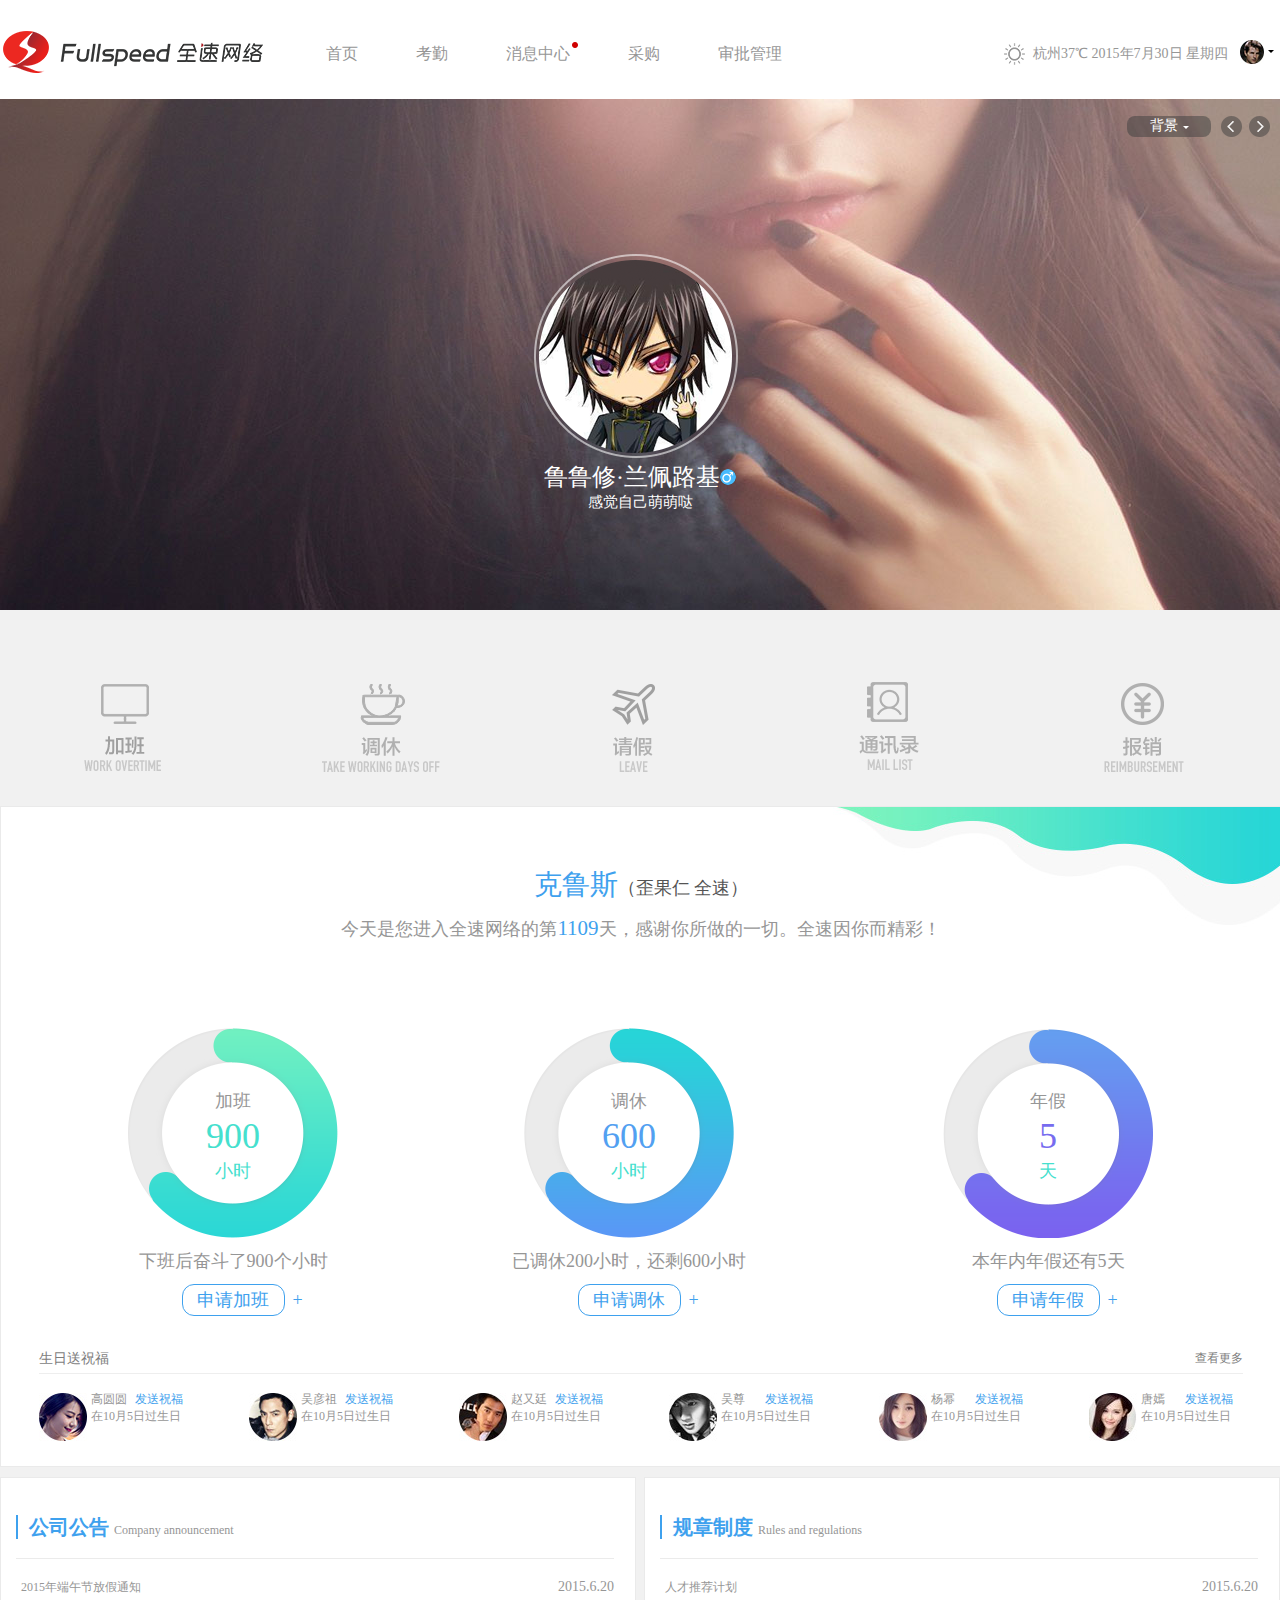
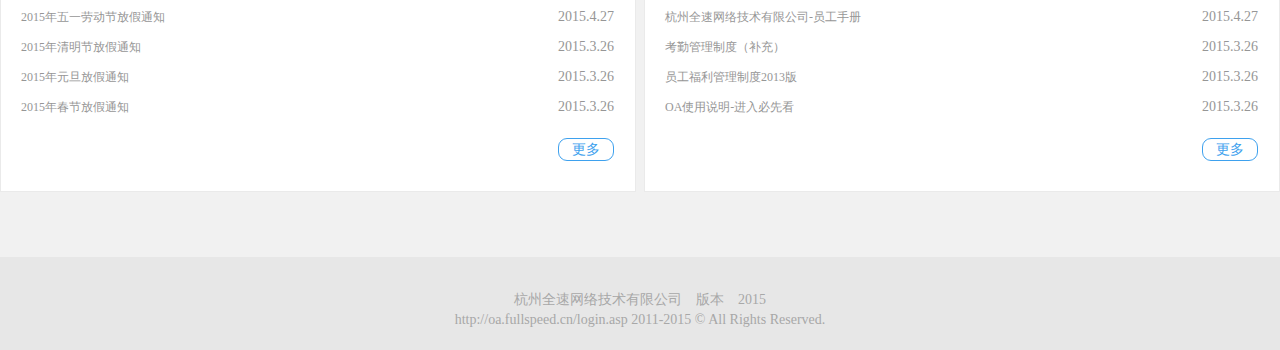
==== index.html @ 4bff7888 "ff" ====
<!DOCTYPE html>
<html>
<head lang="en">
    <meta charset="UTF-8">
    <title>首页</title>
    <link rel="stylesheet" href="css/style.css"/>
</head>
<body>
<header>
    <div class="header-main layer">
        <div class="logo"></div>
        <ul class="header-nav clearfix">
            <li><a href="">首页</a></li>
            <li><a href="">考勤</a></li>
            <li><a href="">消息中心</a><i class="h-i"></i></li>
            <li><a href="">采购</a></li>
            <li><a href="">审批管理</a></li>
        </ul>
        <div class="weather">
            <i></i>
            <span>杭州37℃  2015年7月30日 星期四</span>
            <dl class="personalMessage ">
                <dt class="J_select"><img src="images/personalImg.jpg" alt=""/><em></em></dt>
                <dd class="header-list J_header-list">
                    <ul>
                        <li><a href="bInformation.html"><b class="b1"></b>我的资料</a></li>
                        <li><a href="##"><b class="b2"></b>修改密码</a></li>
                        <li><a href="##"><b class="b3"></b>个人设备</a></li>
                        <li><a href="##"><b class="b4"></b>我的报销</a></li>
                        <li><a href="##"><b class="b5"></b>我的考勤</a></li>
                        <li class="quitButton">退出</li>
                    </ul>
                </dd>
            </dl>
        </div>
    </div>
</header>
<section class="headPortrait">
    <div class="portraitMain layer">
        <div class="portrait">
            <span>鲁鲁修·兰佩路基</span><br/>
            <em>感觉自己萌萌哒</em>
        </div>
        <div class="bgSelect">
            <div class="indexBg J_indexBgSelect"><span>背景</span></div>
            <div class="bgLeft"></div>
            <div class="bgRight"></div>
            <div class="littleUpTriangle"></div>
            <dl class="bg-list J_bg-list">
                <dt>请点击选择要使用的背景效果<i>X</i></dt>
                <dd><img src="images/smallImg/smallImg1.jpg" alt=""/><span>心动</span></dd>
                <dd><img src="images/smallImg/smallImg2.jpg" alt=""/><span>虫群之心</span></dd>
                <dd><img src="images/smallImg/smallImg3.jpg" alt=""/><span>名车</span></dd>
                <dd><img src="images/smallImg/smallImg4.jpg" alt=""/><span>星际穿越</span></dd>
                <dd><img src="images/smallImg/smallImg5.jpg" alt=""/><span>喵高临下</span></dd>
                <dd><img src="images/smallImg/smallImg6.jpg" alt=""/><span>地质行星</span></dd>
                <dd><img src="images/smallImg/smallImg7.jpg" alt=""/><span>灯光</span></dd>
                <dd><img src="images/smallImg/smallImg8.jpg" alt=""/><span>名川大山</span></dd>
                <dd><img src="images/smallImg/smallImg9.jpg" alt=""/><span>傲视</span></dd>
                <dd><img src="images/smallImg/smallImg10.jpg" alt=""/><span>天生萌物</span></dd>
            </dl>
        </div>
    </div>
</section>
<ul class="index-nav layer">
    <li class="li1"><a href="overtime.html"></a><div class="div1"></div></li>
    <li class="li2"><a href="overtimeCompensation.html"></a><div class="div2"></div></li>
    <li class="li3"><a href="leave.html"></a><div class="div3"></div ></li>
    <li class="li4"><a href="mailList.html"></a><div class="div4"></div></li>
    <li class="li5"><a href="Reimbursement.html"></a><div class="div5"></div></li>
</ul>
<div class="index-main layer">
    <span class="index-name">克鲁斯<i>（歪果仁 全速）</i></span><br/>
    <span class="index-time">今天是您进入全速网络的第<i>1109</i>天，感谢你所做的一切。全速因你而精彩！</span>
    <ul class="index-main-list">
        <li class="workTimeLi">
            <div class="wTChart"><i>加班</i><br/><span>900</span><br/><em>小时</em></div>
            <div class="mainDiv">下班后奋斗了900个小时</div>
            <div><a class="wTA" href="">申请加班<i>+</i></a></div>
        </li>
        <li class="leaveInLieuLi">
            <div class="lIChart"><i>调休</i><br/><span>600</span><br/><em>小时</em></div>
            <div class="mainDiv">已调休200小时，还剩600小时</div>
            <div><a class="lIA" href="">申请调休<i>+</i></a></div>
        </li>
        <li class="AnnualLeaveTime">
            <div class="aLChart"><i>年假</i><br/><span>5</span><br/><em>天</em></div>
            <div class="mainDiv">本年内年假还有5天</div>
            <div><a class="aLA" href="">申请年假<i>+</i></a></div>
        </li>
    </ul>
    <dl class="birthdayBlessing">
        <dt><span class="bBDTSpan">生日送祝福</span><a class="bBDTa" href="###">查看更多</a></dt>
        <dd>
            <a class="heroImg" href=""><img src="images/hero/hero1.jpg" alt=""/></a>
            <p>高圆圆<a class="birthA" href="">发送祝福</a><br/>在10月5日过生日</p>
        </dd>
        <dd>
            <a class="heroImg" href=""><img src="images/hero/hero2.jpg" alt=""/></a>
            <p>吴彦祖<a class="birthA" href="">发送祝福</a><br/>在10月5日过生日</p>
        </dd>
        <dd>
            <a class="heroImg" href=""><img src="images/hero/hero3.jpg" alt=""/></a>
            <p>赵又廷<a class="birthA" href="">发送祝福</a><br/>在10月5日过生日</p>
        </dd>
        <dd>
            <a class="heroImg" href=""><img src="images/hero/hero4.jpg" alt=""/></a>
            <p>吴尊<a class="birthA" href="">发送祝福</a><br/>在10月5日过生日</p>
        </dd>
        <dd>
            <a class="heroImg" href=""><img src="images/hero/hero5.jpg" alt=""/></a>
            <p>杨幂<a class="birthA" href="">发送祝福</a><br/>在10月5日过生日</p>
        </dd>
        <dd class="ddSpecial">
            <a class="heroImg" href=""><img src="images/hero/hero6.jpg" alt=""/></a>
            <p>唐嫣<a class="birthA" href="">发送祝福</a><br/>在10月5日过生日</p>
        </dd>
    </dl>
</div>
<div class="annRules layer">
    <section class="aRLeft">
        <header>
            <h3>公司公告</h3>
            <span>Company announcement</span>
        </header>
        <ul>
            <li><a href="##"><span class="annSpan">2015年端午节放假通知</span><i>2015.6.20</i></a></li>
            <li><a href="##"><span class="annSpan">2015年五一劳动节放假通知 </span><i>2015.4.27</i></a></li>
            <li><a href="##"><span class="annSpan">2015年清明节放假通知 </span><i>2015.3.26</i></a></li>
            <li><a href="##"><span class="annSpan">2015年元旦放假通知 </span><i>2015.3.26</i></a></li>
            <li><a href="##"><span class="annSpan">2015年春节放假通知 </span><i>2015.3.26</i></a></li>
        </ul>
        <div class="annRulesMore"><a href="">更多</a></div>
    </section>
    <section class="aRRight">
        <header>
            <h3>规章制度</h3>
            <span>Rules and regulations</span>
        </header>
        <ul>
            <li><a href="##"><span class="annSpan">人才推荐计划</span><i>2015.6.20</i></a></li>
            <li><a href="##"><span class="annSpan">杭州全速网络技术有限公司-员工手册</span><i>2015.4.27</i></a></li>
            <li><a href="##"><span class="annSpan">考勤管理制度（补充） </span><i>2015.3.26</i></a></li>
            <li><a href="##"><span class="annSpan">员工福利管理制度2013版</span><i>2015.3.26</i></a></li>
            <li><a href="##"><span class="annSpan">OA使用说明-进入必先看</span><i>2015.3.26</i></a></li>
        </ul>
        <div class="annRulesMore"><a href="">更多</a></div>
    </section>
</div>
<footer class="footer">
    <span>杭州全速网络技术有限公司　版本　2015<br/>http://oa.fullspeed.cn/login.asp 2011-2015 © All Rights Reserved.</span>
</footer>

<script>
    (function() {
        if (!
            /*@cc_on!@*/
                0) return;
        var e = "abbr, article, aside, audio, canvas, datalist, details, dialog, eventsource, figure, footer, header, hgroup, mark, menu, meter, nav, output, progress, section, time, video".split(', ');
        var i= e.length;
        while (i--){
            document.createElement(e[i])
        }
    })()
</script>
<!--<script type="text/javascript">-->
    <!--var scriptNode=document.createElement("script");-->
    <!--scriptNode.setAttribute("data-main","js/index.js?v="+(new Date()));-->
    <!--scriptNode.src="js/lib/require.min.js";-->
    <!--document.body.appendChild(scriptNode);-->
<!--</script>-->
<script data-main="js/index.js?v=1.0.8" src="js/lib/require.min.js"></script>
</body>
</html>
---- css/style.css ----
/*初始化*/
body,div,ul,li,ol,dl,dt,dd,h1,h2,h3,h4,table,tr,td,a,img,span,em,i,strong,label,input,textarea,button,select,option,article,aside,dialog,footer,header,section,footer,nav,figure,menu,p{ margin:0; padding: 0;}
li{ list-style: none;}
img{ border: 0 none; vertical-align: top;}
input{ border: 0;}
.clearfix{ *zoom:1;}
.clearfix:after{ content: '.'; clear: both; height: 0; visibility: hidden; display: block;}
a{ font-size: 14px; color: #969696; text-decoration:none;}
a:hover{ color:#3ea1ee;}
body{ font-family: '方正兰亭黑','微软雅黑'; background: #f1f1f1; color: #969696;}
/*首页*/
.layer{ width: 1280px; margin:0 auto; }
header{ width: 100%; height: auto; background: #fff;}
.header-main{ height: 99px;}
.logo{ float: left; margin:31px 0 0 3px; width: 260px; height: 42px;background: url("../images/index-spirit.png") no-repeat -4px -7px;}
.header-nav{ width: auto; height: auto; margin:39px 0 0 47px; float:left; }
.header-nav li{ float: left; width:auto; height: 30px; border-bottom: 2px solid #fff; margin-right: 26px; position: relative;}
.header-nav li:hover{ border-bottom: 2px solid #abddf0;}
.header-nav a{ display: block; width: auto; height: 30px; padding: 0 16px;  font-size: 16px; line-height: 30px;}
.h-i{ width: 6px; height: 6px; position: absolute; top: 3px; right: 8px; background: url("../images/index-spirit.png") no-repeat -53px -73px;}
.weather{ width: auto; height: 30px; float:right; margin-top:39px;}
.weather i{ float:left; display: block; width:21px; height: 22px; margin:4px 8px 0 0; background: url("../images/index-spirit.png") no-repeat -13px -63px;}
.weather span{ float:left; display: block; width: auto; height: 30px; margin-right:12px; font-size: 14px; line-height: 30px; color: #969696; }
.personalMessage{float: left; width: 40px; height: 30px; position: relative;z-index: 99;}
.personalMessage dt{ width: 100%; height: 24px; margin-top:1px; position: relative;}
.personalMessage em{ display: block; width:6px; height: 3px; position: absolute; right:6px; top: 10px; background: url("../images/index-spirit.png") no-repeat -83px -74px; }
.header-list{ display: none; width: 131px; height:192px; position: absolute; top:50px; left: -92px; border: 1px solid #dedede; border-radius: 5px; background: #fff; }
.header-list ul{ width: 100%; height: auto; padding-top: 7px; }
.header-list li{ width: 100%; height:auto;}
.header-list li:hover{background-color:#4aaaec; }
.header-list li:hover a{ z-index:99; border:#fff;}
.header-list a{ position: relative; display: block; width: 64px; height:30px; margin: 0 auto; padding-left: 24px; border-bottom: 1px solid #ededed; font-size: 14px; line-height: 30px;}

.header-list b{position: absolute; display: block; width: 24px;height: 30px; left: 0; top: 0; background: url("../images/small-spirit.png") no-repeat;}
.header-list .b1{ background-position: -9px -21px;}
.header-list .b2{ background-position: -37px -21px;}
.header-list .b3{ background-position: -71px -21px;}
.header-list .b4{ background-position: -106px -21px;}
.header-list .b5{ background-position: -140px -21px;}
.header-list .quitButton{ text-align: center; line-height: 30px;}

.headPortrait{ height: 511px; background: url("../images/bigBackground/Bigimg1.jpg") center top;}
.portraitMain{ height: 511px; position: relative;}
.portrait{ width: 256px; height: 149px; padding-top: 212px; position: absolute; top:150px; left:50%; margin-left: -128px; background: url("../images/portrait.png") no-repeat; text-align: center;}
.portrait span{ width:auto; padding-right:16px; font-size: 24px; color: #fff; background: url("../images/index-man.png") no-repeat right 5px;background-size: 16px 16px; }
.portrait em{ width:auto; font-size: 15px; color: #fff; font-style: normal;}
.bgSelect{width: 153px; height: 38px; position: absolute; right: 0;top: 0; padding-top:17px;}
.indexBg{ float:left; width:84px; height: 21px; border-radius:8px; text-align: center; filter:progid:DXImageTransform.Microsoft.gradient(enabled='true',startColorstr='#7F3E3E3E', endColorstr='#7F3E3E3E');background:rgba(62,62,62,0.5);}
.indexBg span{ font-size: 14px; color: #fff; line-height: 20px; padding-right:11px; background-size:6px 3px;background: url("../images/downWhite.png") no-repeat right 8px;}
.bgLeft,.bgRight{ width: 21px; height: 21px; float: left; background: url("../images/index-spirit.png") no-repeat ;}
.bgLeft{margin-left: 10px; background-position: -161px -61px;}
.bgRight{margin-left: 7px; background-position: -203px -61px;}
.littleUpTriangle{ display: none;position:absolute; top:50px; right:95px; width: 13px; height: 7px; background: url("../images/littleUpTriangle.png") no-repeat;}
.bg-list{display: none; width: 401px; height: 261px; position: absolute; right: 0; top:55px;filter:progid:DXImageTransform.Microsoft.gradient(enabled='true',startColorstr='#7F565656', endColorstr='#7F565656');background:rgba(86,86,86,0.5); }
.bg-list dt{ width: 100%; height:55px; line-height: 55px; text-align: center; font-size: 14px; color:#fafafa; position: relative;}
.bg-list i { display:block;width:16px; height: 16px; position: absolute; top: 0; right: 14px; font-size: 12px;  }
.bg-list dd{ width: 60px; height: 92px; margin:0 0 8px 17px; float: left; text-align: center;}
.bg-list span{ font-size: 12px; color: #fafafa; line-height: 33px; }

.index-nav{ height:196px; overflow: hidden;}
.index-nav li{ width: 254px; height:196px; float: left; background: url("../images/index-nav-spirit.png") no-repeat; position: relative;}
.index-nav a{ width: 100%; height:100%; position: absolute; display: block; top: 0; left: 0; z-index: 55;}
.index-nav div{width: 100%; height:100%; position: absolute; top:196px; left: 0; background:url("../images/index-nav-spirit.png") no-repeat; }
.index-nav .li1{ background-position:0 0;}
.index-nav .li2{ background-position:0 -196px;}
.index-nav .li3{ background-position:0 -392px;}
.index-nav .li4{ background-position:0 -588px;}
.index-nav .li5{ background-position:0 -784px;}
.index-nav .div1{ background-position:-256px 0;}
.index-nav .div2{ background-position:-256px -196px;;}
.index-nav .div3{ background-position:-256px -392px;}
.index-nav .div4{ background-position:-256px -588px;}
.index-nav .div5{ background-position:-256px -784px;}

.index-main{ height: 597px; padding-top: 62px; background: url("../images/index-main-bg.jpg") no-repeat; text-align: center; border: 1px solid #eaeaea;}
.index-name{  font-size: 28px; color: #3ea1ee; line-height: 32px;}
.index-name i{ font-size: 18px; color: #545454; line-height: 32px; font-style: normal;}
.index-time{ font-size: 18px; line-height: 48px; color: #969696;}
.index-time i{ font-size: 21px; line-height: 48px;color: #3ea1ee; font-style: normal;}
.index-main-list{ width: 1086px; height:382px; margin: 0 auto; }
.index-main-list li{ width:270px; height: 100%; float: left; text-align: center;}
.leaveInLieuLi{ margin:0 149px 0 126px;}
.wTChart,.lIChart,.aLChart{ width:210px; height: 150px; padding-top: 60px; margin: 75px auto 0; background: url("../images/charBg.png") no-repeat;}
.wTChart{ background-position:-1px 0;}
.lIChart{ background-position:-1px -211px;}
.aLChart{ background-position:-1px -421px;}
.wTChart i,.lIChart i,.aLChart i{ font-size: 18px; color: #969696; line-height: 27px; font-style:normal;}
.wTChart span,.lIChart span,.aLChart span{ font-size: 36px; line-height: 42px;}
.wTChart span,.wTChart em{ color: #45e0ce; }
.lIChart span,.lIChart em{ color: #52a0f1;}
.aLChart span,.aLChart em{ color: #776cef;}
.wTChart em,.lIChart em,.aLChart em{ font-size:18px; color: #45e0ce; line-height: 28px;  font-style:normal;}
.mainDiv{ width: 100%; height: 46px; line-height: 46px; font-size: 18px; color: #969696; text-align: center;}
.leaveInLieuLi{ margin:0 149px 0 126px;}
.wTA,.lIA,.aLA{ width: 101px; height: 30px; display: block; margin: 0 auto; position: relative; border: #3ea1ee solid 1px; border-radius: 12px; color:#3ea1ee; font-size: 18px;text-align: center; line-height: 30px; }
.wTA i,.lIA i,.aLA i{display: block; position: absolute; left:110px; top:0; font-style: normal; }
.birthdayBlessing{ width: 1204px; height: 120px; margin:9px auto 0; }
.birthdayBlessing dt{ width: 100%; height:29px; line-height: 29px; color:#7d7d7d; border-bottom: 1px solid #eee;}
.bBDTSpan{ font-size: 14px; float: left;}
.bBDTa{ font-size: 12px; float:right; color:#7d7d7d;}
.birthdayBlessing dd{ width:151px; height: 90px; float: left; margin-right: 59px; position: relative;}
.birthdayBlessing .ddSpecial{ margin-right: 0;}
.heroImg{ width: 48px; height: 48px; display: block;position: absolute; left: 0; top: 19px; }
.birthdayBlessing p{ width: 95px; height: 28px; position: absolute; top: 17px; right: 4px; text-align: left; font-size: 12px;}
.birthA{ font-size: 12px; color: #3ea1ee; line-height: 14px; position: absolute; right: 3px; top:1px;}

.annRules{ height: 315px; padding: 10px 0 65px;}
.aRLeft,.aRRight{ width:598px; height: 283px; border: 1px solid #eaeaea; background: #fff; padding: 15px 21px 15px 15px; }
.aRLeft{ float: left;}
.aRRight{ float: right;}
.aRLeft header,.aRRight header{ height:43px; padding-top: 22px; border-bottom: 1px solid #ebebeb; }
.aRLeft h3,.aRRight h3{height: 24px; line-height: 24px; float:left;border-left: 2px solid #3ea1ee; width: 80px; padding-left:11px;  font-size: 20px; color: #3ea1ee;}
.aRLeft span,.aRRight span{ font-size: 12px; float: left; margin-left:5px; line-height: 30px;}
.aRLeft ul,.aRRight ul{ width: 100%; height: auto; margin-top:13px;}
.aRLeft li,.aRRight li{ width:100%; height: 30px; line-height: 30px;}
.aRLeft a,.aRRight a{ display: block; width: 100%; height: 100%; font-size: 14px;}
.aRLeft a:hover,.aRRight a:hover{ color:#3ea1ee;}
.annSpan{ float:left;}
.annRules i{ font-style: normal; float:right;}
.annRulesMore{ height: 23px; padding:16px 0 0 503px;}
.annRulesMore a{ display: block; width: 54px; height:21px; float:right; border: 1px solid #3ea1ee; font-size:14px ; color: #3ea1ee; border-radius: 9px; text-align: center; line-height: 21px;}

.footer{ width: 100%; height: 40px; padding: 33px 0 20px;text-align: center; background: #e7e7e7;}
.footer span{ font-size: 14px; color: #a8a8a8; line-height: 20px;}
/*公司公告*/
/*.notice-transform{ width: 1280px; height: auto; overflow: hidden;  margin-left: 0;}*/
/*.n-t-ul{ width:1000%; height: auto;}*/
/*.n-t-li{ width:1280px; height: auto;float: left;}*/
.notice-main{ width:1278px; height: auto; margin: 51px auto 0; background: #fff; border: 1px solid #dcdcdc;}
.notice-main h3{ width:1136px; height: 22px; margin: 61px 0 0 55px; line-height: 22px; border-left: 11px solid #4f9cee; padding-left: 27px; font-size: 22px; color: #4a4a4a;}
.n-line{ display: block; width: 1041px; height:1px;  background-color:#e5e5e5; float:right; margin-top:10px; }
.notice-list{ width: 1163px; height: auto; margin: 31px 0 0 55px;}
.notice-list li{ width:1086px; height:64px; overflow:hidden;padding:0 0 16px 77px; margin-top: 20px; background:url("../images/smallLogo.jpg") no-repeat; border-bottom: 1px dashed #d0d0d0; position: relative;}
.notice-list .list-current{ height:auto; }
.notice-tit{ width: 100%; height: 32px; line-height: 32px;  color: #4a4a4a;}
.notice-tit span{ display:inline-block;width:auto; font-size: 16px; float:left; padding-right:21px; position: relative; }
.notice-tit em{ display: block; width: 21px; height: 32px; position: absolute; right: 0; top:0; background: url('../images/other-spirit.png') no-repeat -13px -72px;}
.notice-tit i{ display: inline-block; font-size: 12px; float:right; font-style: normal; }
.notice-list p{width:1005px; line-height:32px; font-size: 14px;  color: #4a4a4a;  white-space: nowrap; text-overflow:ellipsis;/*ellipsis省略号*/  overflow: hidden;}
.notice-list .list-p-current{ width:1067px;overflow: visible; white-space: normal;}

table{ border-collapse: collapse; border:1px solid #000; margin:19px 0 13px;}
.table-current{  margin:5px 0 13px;}
th,td{ height: 41px; border:1px solid #000;  font-size: 16px; color: #000; line-height: 41px; text-align: center; font-weight:500;}
td{ width:82px;}
th{ width:100%; }
.td-color1{ background:#f60;}
.td-color2{ background:#ff0; }
.td-special{ font-size: 14px;}
.listUp,.listDown{ display:inline-block; height: 20px; font-size: 14px; color:#4f9cee; line-height: 20px;position: absolute; right: 20px; bottom: 24px;}
.listUp{  padding-left:17px; }
.listUp i{ display: block; width:17px; height: 20px; background: url("../images/other-spirit.png") no-repeat -24px -128px; position: absolute; left:0; top:0; }
.listDown{padding-right: 15px; }
.listDown i{ display: block; width:15px; height: 20px;  background: url("../images/other-spirit.png") no-repeat -19px -107px; position: absolute; right:0; top:0;}

.notice-footer{ width: 100%; height: 62px; padding-top:32px; text-align: center; border-top: 1px dashed #d0d0d0; font-size: 12px;color: #666; line-height: 24px; }
.notice-footer span{ display: inline-block; width: auto; height:24px; padding: 0 7px;  border: 1px solid #e2e2e2; margin-right: 8px; }
.n-f-current{ background-color:#00a7ea; border-color: #00a7ea; }
/*个人资料*/
.personalMain{ width:795px; height: 647px; margin-left:187px; padding-top: 40px; font-size: 15px; colr:#4e4e4e; line-height: 32px; position: relative; }
.p-m-left{ width:330px;float: left;}
.p-m-right{ width:330px; float: right;}
.p-m-left li,.p-m-right li{ width:100%; height: auto; margin-bottom: 14px;}
.p-m-left span,.p-m-right span{ margin-right:26px;}
.p-m-left input,.p-m-right-text{ float:right; width:225px; height: 30px; border:1px solid #dedede; border-radius: 3px; }
.p-m-left i{ font-style: normal;}
.p-r-sel1{ float:right; width:225px; height: 30px; border:1px solid #dedede; border-radius: 3px;}
#sel1,#sel2,#sel3,#sel4,#sel5,#sel6{ width:53px; height: 26px;}
.p-m-right em{ font-style: normal;}
.personalMain div{ position: absolute; width:152px; height:34px; bottom: 92px; left: 88px; }
.p-m-submit{ width:100%; height:100%; background: #46a7f1; border-radius: 1px; font-size: 16px; line-height: 32px; color:#fff;}
/*基本信息*/
.bInformation-main{ width:787px; height: auto; margin: 51px 0 84px 55px; padding-left:376px; background: url("../images/bIImg.jpg") no-repeat; }
.bInformation-main li{ width:100%; height: 37px; font-size: 14px; line-height: 37px; font-style: normal; font-weight: 400; border-bottom: 1px dashed #d0d0d0;}
.bInformation-main span,.bInformation-main b,.bInformation-main strong{ display: block; float:left;}
.bInformation-main span{ width:124px; color: #9e9e9e;}
.bInformation-main b{ width: 293px; color: #4a4a4a;}
.bInformation-main strong{ width: 246px; color: #4a4a4a;}
.bInformation-main em{ color:#046cc6; font-style: normal;}
/*消息中心*/
.message-list{ width: 1163px; height: auto; margin: 31px 0 0 55px;}
.message-list li{ width:1086px; height:auto;padding:0 0 16px 77px; margin-top: 20px; background:url("../images/smallLogo.jpg") no-repeat; border-bottom: 1px dashed #d0d0d0;}
.message-tit{ width: 100%; height: 32px; line-height: 32px;  color: #4a4a4a;}
.message-tit span{ display:inline-block;width:auto; font-size: 16px; float:left; padding-right:21px; position: relative; }
.message-tit em{ display: block; width: 21px; height: 32px; position: absolute; right: 0; top:0; background: url('../images/other-spirit.png') no-repeat -13px -72px;}
.message-tit i{ display: inline-block; font-size: 12px; float:right; font-style: normal; }
.message-list p{width:100%; line-height:32px; font-size: 14px;  color: #4a4a4a; }
/*通讯录*/
.mailL-search{ width:866px; height:43px; margin:52px auto 45px; position: relative; }
#mSel{ display: block; position: absolute;left: 0;top: 0; width:306px; height: 42px;border: 1px solid #bfbfbf; border-radius:4px; font-size: 14px; color: #969696; line-height: 24px;
    appearance:none;
    -moz-appearance:none;
    -webkit-appearance:none;
    padding:9px 35px 0 27px;
    background:#fff url("../images/m-l-down.png") no-repeat right 6px;
}
.mailL-search input{ display: block; position: absolute; left: 336px; top:0; width: 333px;height: 40px; padding: 0 31px 0 42px; background: #fff url("../images/other-spirit.png") no-repeat -10px -222px;border: 1px solid #bfbfbf; border-radius:4px;  font-size: 14px; color: #969696; line-height: 40px; }
.mailL-search i{ display: block; width: 31px; height: 41px; background: url("../images/other-spirit.png") no-repeat -20px -254px; position: absolute; top:0; right: 123px;}
.mailL-search button{ display: block; position: absolute; top: 0; right: 0; width: 98px; height:43px; border-radius: 3px; background: #46a7f1; font-size: 16px; line-height: 43px; text-align: center; color: #fff;}

.mailList{ width:1280px; height: auto; margin: 0 auto;}
.mailList dt{ width:100%; height:40px; border-bottom: 1px solid #dcdcdc; background: #f6f6f6;}
.mailList dd{ width:100%; height:40px; border-bottom:1px solid #eeeff0;}
.mailList span,.mailList em{ display: block; width:160px; height:40px; float: left; text-align: center; line-height: 40px;}
.mailList span{ font-size: 16px;  color:#292929;}
.mailList em{ font-size: 12px; color:#484848; font-style: normal;}

.mL-footer{ width:1280px; height:26px; margin: 0 auto 50px; padding:22px 0 21px; text-align: center; border-bottom: 1px solid #e1e1e1; font-size: 12px;color: #666; line-height: 24px; }
.mL-footer span{ display: inline-block; width: auto; height:24px; padding: 0 7px;  border: 1px solid #e2e2e2; margin-right: 8px; }
.n-f-current{ background-color:#00a7ea; border-color: #00a7ea; }

/*报销*/
.ReimburseForm{ margin-top:66px; height:476px; background-color: #fff; border-top:2px solid #b2cff0; border-bottom:2px solid #b2cff0; }
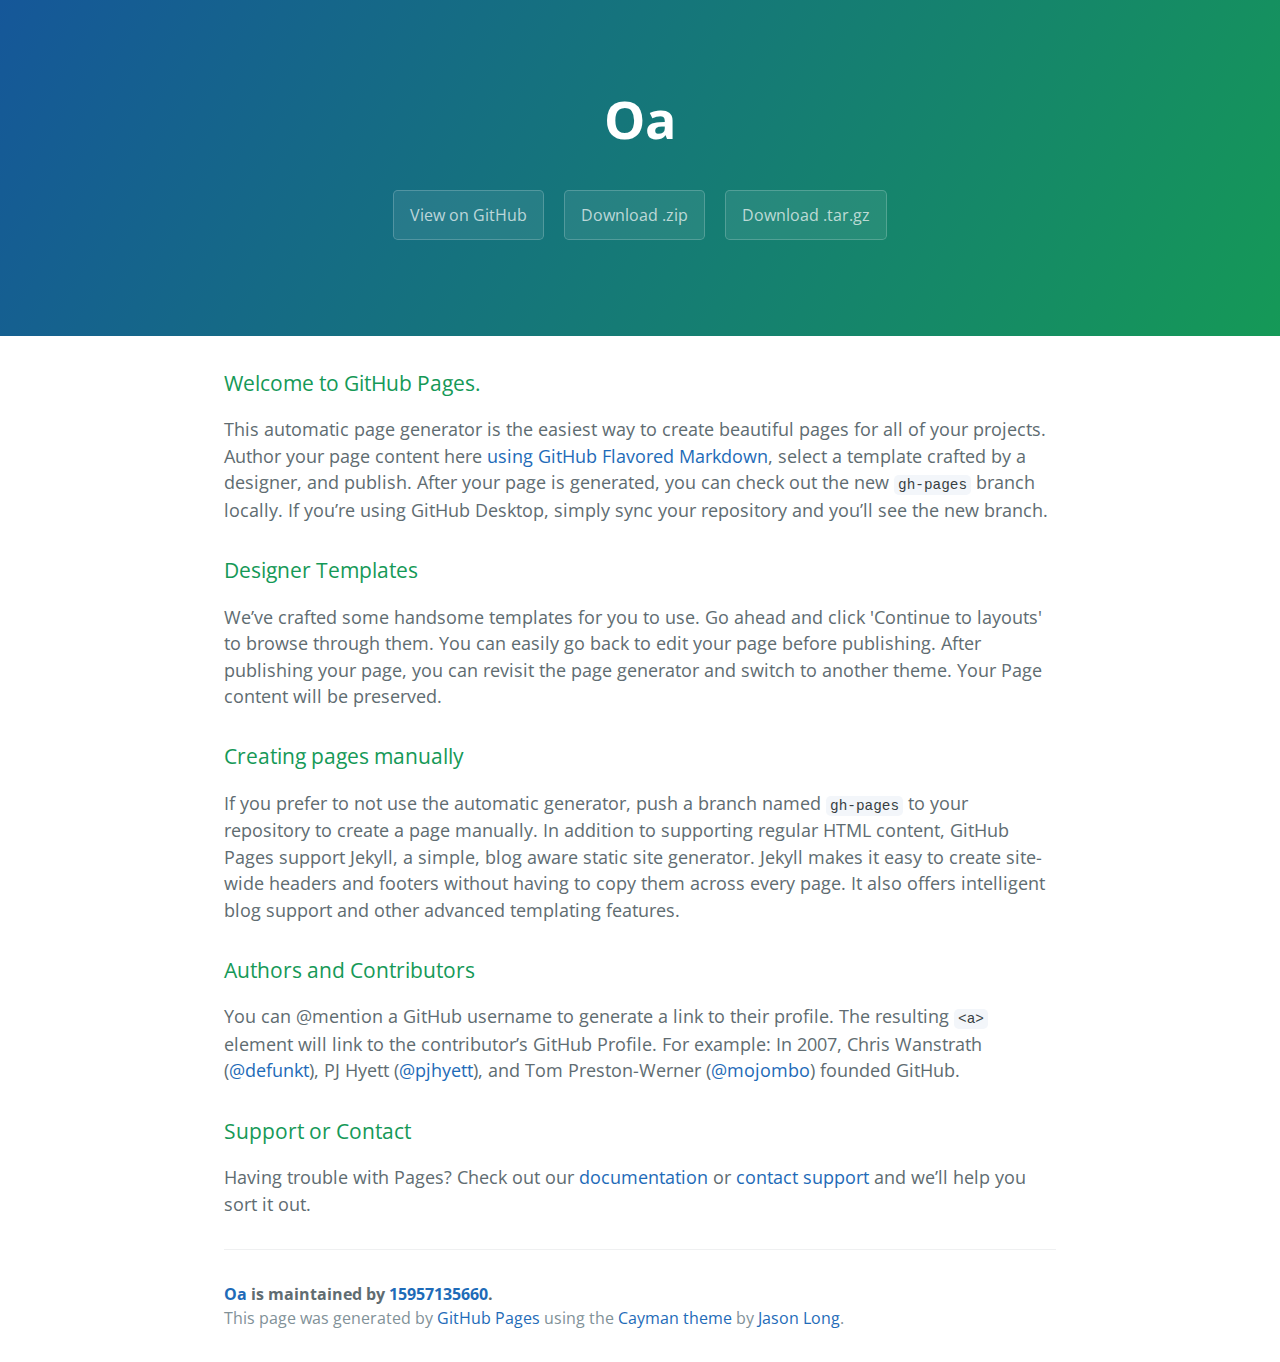
==== commit 7636d96f: "Create gh-pages branch via GitHub" ====
--- a/index.html
+++ b/index.html
@@ -1,174 +1,57 @@
-<!DOCTYPE html>
-<html>
-<head lang="en">
-    <meta charset="UTF-8">
-    <title>首页</title>
-    <link rel="stylesheet" href="css/style.css"/>
-</head>
-<body>
-<header>
-    <div class="header-main layer">
-        <div class="logo"></div>
-        <ul class="header-nav clearfix">
-            <li><a href="">首页</a></li>
-            <li><a href="">考勤</a></li>
-            <li><a href="">消息中心</a><i class="h-i"></i></li>
-            <li><a href="">采购</a></li>
-            <li><a href="">审批管理</a></li>
-        </ul>
-        <div class="weather">
-            <i></i>
-            <span>杭州37℃  2015年7月30日 星期四</span>
-            <dl class="personalMessage ">
-                <dt class="J_select"><img src="images/personalImg.jpg" alt=""/><em></em></dt>
-                <dd class="header-list J_header-list">
-                    <ul>
-                        <li><a href="bInformation.html"><b class="b1"></b>我的资料</a></li>
-                        <li><a href="##"><b class="b2"></b>修改密码</a></li>
-                        <li><a href="##"><b class="b3"></b>个人设备</a></li>
-                        <li><a href="##"><b class="b4"></b>我的报销</a></li>
-                        <li><a href="##"><b class="b5"></b>我的考勤</a></li>
-                        <li class="quitButton">退出</li>
-                    </ul>
-                </dd>
-            </dl>
-        </div>
-    </div>
-</header>
-<section class="headPortrait">
-    <div class="portraitMain layer">
-        <div class="portrait">
-            <span>鲁鲁修·兰佩路基</span><br/>
-            <em>感觉自己萌萌哒</em>
-        </div>
-        <div class="bgSelect">
-            <div class="indexBg J_indexBgSelect"><span>背景</span></div>
-            <div class="bgLeft"></div>
-            <div class="bgRight"></div>
-            <div class="littleUpTriangle"></div>
-            <dl class="bg-list J_bg-list">
-                <dt>请点击选择要使用的背景效果<i>X</i></dt>
-                <dd><img src="images/smallImg/smallImg1.jpg" alt=""/><span>心动</span></dd>
-                <dd><img src="images/smallImg/smallImg2.jpg" alt=""/><span>虫群之心</span></dd>
-                <dd><img src="images/smallImg/smallImg3.jpg" alt=""/><span>名车</span></dd>
-                <dd><img src="images/smallImg/smallImg4.jpg" alt=""/><span>星际穿越</span></dd>
-                <dd><img src="images/smallImg/smallImg5.jpg" alt=""/><span>喵高临下</span></dd>
-                <dd><img src="images/smallImg/smallImg6.jpg" alt=""/><span>地质行星</span></dd>
-                <dd><img src="images/smallImg/smallImg7.jpg" alt=""/><span>灯光</span></dd>
-                <dd><img src="images/smallImg/smallImg8.jpg" alt=""/><span>名川大山</span></dd>
-                <dd><img src="images/smallImg/smallImg9.jpg" alt=""/><span>傲视</span></dd>
-                <dd><img src="images/smallImg/smallImg10.jpg" alt=""/><span>天生萌物</span></dd>
-            </dl>
-        </div>
-    </div>
-</section>
-<ul class="index-nav layer">
-    <li class="li1"><a href="overtime.html"></a><div class="div1"></div></li>
-    <li class="li2"><a href="overtimeCompensation.html"></a><div class="div2"></div></li>
-    <li class="li3"><a href="leave.html"></a><div class="div3"></div ></li>
-    <li class="li4"><a href="mailList.html"></a><div class="div4"></div></li>
-    <li class="li5"><a href="Reimbursement.html"></a><div class="div5"></div></li>
-</ul>
-<div class="index-main layer">
-    <span class="index-name">克鲁斯<i>（歪果仁 全速）</i></span><br/>
-    <span class="index-time">今天是您进入全速网络的第<i>1109</i>天，感谢你所做的一切。全速因你而精彩！</span>
-    <ul class="index-main-list">
-        <li class="workTimeLi">
-            <div class="wTChart"><i>加班</i><br/><span>900</span><br/><em>小时</em></div>
-            <div class="mainDiv">下班后奋斗了900个小时</div>
-            <div><a class="wTA" href="">申请加班<i>+</i></a></div>
-        </li>
-        <li class="leaveInLieuLi">
-            <div class="lIChart"><i>调休</i><br/><span>600</span><br/><em>小时</em></div>
-            <div class="mainDiv">已调休200小时，还剩600小时</div>
-            <div><a class="lIA" href="">申请调休<i>+</i></a></div>
-        </li>
-        <li class="AnnualLeaveTime">
-            <div class="aLChart"><i>年假</i><br/><span>5</span><br/><em>天</em></div>
-            <div class="mainDiv">本年内年假还有5天</div>
-            <div><a class="aLA" href="">申请年假<i>+</i></a></div>
-        </li>
-    </ul>
-    <dl class="birthdayBlessing">
-        <dt><span class="bBDTSpan">生日送祝福</span><a class="bBDTa" href="###">查看更多</a></dt>
-        <dd>
-            <a class="heroImg" href=""><img src="images/hero/hero1.jpg" alt=""/></a>
-            <p>高圆圆<a class="birthA" href="">发送祝福</a><br/>在10月5日过生日</p>
-        </dd>
-        <dd>
-            <a class="heroImg" href=""><img src="images/hero/hero2.jpg" alt=""/></a>
-            <p>吴彦祖<a class="birthA" href="">发送祝福</a><br/>在10月5日过生日</p>
-        </dd>
-        <dd>
-            <a class="heroImg" href=""><img src="images/hero/hero3.jpg" alt=""/></a>
-            <p>赵又廷<a class="birthA" href="">发送祝福</a><br/>在10月5日过生日</p>
-        </dd>
-        <dd>
-            <a class="heroImg" href=""><img src="images/hero/hero4.jpg" alt=""/></a>
-            <p>吴尊<a class="birthA" href="">发送祝福</a><br/>在10月5日过生日</p>
-        </dd>
-        <dd>
-            <a class="heroImg" href=""><img src="images/hero/hero5.jpg" alt=""/></a>
-            <p>杨幂<a class="birthA" href="">发送祝福</a><br/>在10月5日过生日</p>
-        </dd>
-        <dd class="ddSpecial">
-            <a class="heroImg" href=""><img src="images/hero/hero6.jpg" alt=""/></a>
-            <p>唐嫣<a class="birthA" href="">发送祝福</a><br/>在10月5日过生日</p>
-        </dd>
-    </dl>
-</div>
-<div class="annRules layer">
-    <section class="aRLeft">
-        <header>
-            <h3>公司公告</h3>
-            <span>Company announcement</span>
-        </header>
-        <ul>
-            <li><a href="##"><span class="annSpan">2015年端午节放假通知</span><i>2015.6.20</i></a></li>
-            <li><a href="##"><span class="annSpan">2015年五一劳动节放假通知 </span><i>2015.4.27</i></a></li>
-            <li><a href="##"><span class="annSpan">2015年清明节放假通知 </span><i>2015.3.26</i></a></li>
-            <li><a href="##"><span class="annSpan">2015年元旦放假通知 </span><i>2015.3.26</i></a></li>
-            <li><a href="##"><span class="annSpan">2015年春节放假通知 </span><i>2015.3.26</i></a></li>
-        </ul>
-        <div class="annRulesMore"><a href="">更多</a></div>
-    </section>
-    <section class="aRRight">
-        <header>
-            <h3>规章制度</h3>
-            <span>Rules and regulations</span>
-        </header>
-        <ul>
-            <li><a href="##"><span class="annSpan">人才推荐计划</span><i>2015.6.20</i></a></li>
-            <li><a href="##"><span class="annSpan">杭州全速网络技术有限公司-员工手册</span><i>2015.4.27</i></a></li>
-            <li><a href="##"><span class="annSpan">考勤管理制度（补充） </span><i>2015.3.26</i></a></li>
-            <li><a href="##"><span class="annSpan">员工福利管理制度2013版</span><i>2015.3.26</i></a></li>
-            <li><a href="##"><span class="annSpan">OA使用说明-进入必先看</span><i>2015.3.26</i></a></li>
-        </ul>
-        <div class="annRulesMore"><a href="">更多</a></div>
-    </section>
-</div>
-<footer class="footer">
-    <span>杭州全速网络技术有限公司　版本　2015<br/>http://oa.fullspeed.cn/login.asp 2011-2015 © All Rights Reserved.</span>
-</footer>
-
-<script>
-    (function() {
-        if (!
-            /*@cc_on!@*/
-                0) return;
-        var e = "abbr, article, aside, audio, canvas, datalist, details, dialog, eventsource, figure, footer, header, hgroup, mark, menu, meter, nav, output, progress, section, time, video".split(', ');
-        var i= e.length;
-        while (i--){
-            document.createElement(e[i])
-        }
-    })()
-</script>
-<!--<script type="text/javascript">-->
-    <!--var scriptNode=document.createElement("script");-->
-    <!--scriptNode.setAttribute("data-main","js/index.js?v="+(new Date()));-->
-    <!--scriptNode.src="js/lib/require.min.js";-->
-    <!--document.body.appendChild(scriptNode);-->
-<!--</script>-->
-<script data-main="js/index.js?v=1.0.8" src="js/lib/require.min.js"></script>
-</body>
-</html>+<!DOCTYPE html>
+<html lang="en-us">
+  <head>
+    <meta charset="UTF-8">
+    <title>Oa by 15957135660</title>
+    <meta name="viewport" content="width=device-width, initial-scale=1">
+    <link rel="stylesheet" type="text/css" href="stylesheets/normalize.css" media="screen">
+    <link href='https://fonts.googleapis.com/css?family=Open+Sans:400,700' rel='stylesheet' type='text/css'>
+    <link rel="stylesheet" type="text/css" href="stylesheets/stylesheet.css" media="screen">
+    <link rel="stylesheet" type="text/css" href="stylesheets/github-light.css" media="screen">
+  </head>
+  <body>
+    <section class="page-header">
+      <h1 class="project-name">Oa</h1>
+      <h2 class="project-tagline"></h2>
+      <a href="https://github.com/15957135660/OA" class="btn">View on GitHub</a>
+      <a href="https://github.com/15957135660/OA/zipball/master" class="btn">Download .zip</a>
+      <a href="https://github.com/15957135660/OA/tarball/master" class="btn">Download .tar.gz</a>
+    </section>
+
+    <section class="main-content">
+      <h3>
+<a id="welcome-to-github-pages" class="anchor" href="#welcome-to-github-pages" aria-hidden="true"><span aria-hidden="true" class="octicon octicon-link"></span></a>Welcome to GitHub Pages.</h3>
+
+<p>This automatic page generator is the easiest way to create beautiful pages for all of your projects. Author your page content here <a href="https://guides.github.com/features/mastering-markdown/">using GitHub Flavored Markdown</a>, select a template crafted by a designer, and publish. After your page is generated, you can check out the new <code>gh-pages</code> branch locally. If you’re using GitHub Desktop, simply sync your repository and you’ll see the new branch.</p>
+
+<h3>
+<a id="designer-templates" class="anchor" href="#designer-templates" aria-hidden="true"><span aria-hidden="true" class="octicon octicon-link"></span></a>Designer Templates</h3>
+
+<p>We’ve crafted some handsome templates for you to use. Go ahead and click 'Continue to layouts' to browse through them. You can easily go back to edit your page before publishing. After publishing your page, you can revisit the page generator and switch to another theme. Your Page content will be preserved.</p>
+
+<h3>
+<a id="creating-pages-manually" class="anchor" href="#creating-pages-manually" aria-hidden="true"><span aria-hidden="true" class="octicon octicon-link"></span></a>Creating pages manually</h3>
+
+<p>If you prefer to not use the automatic generator, push a branch named <code>gh-pages</code> to your repository to create a page manually. In addition to supporting regular HTML content, GitHub Pages support Jekyll, a simple, blog aware static site generator. Jekyll makes it easy to create site-wide headers and footers without having to copy them across every page. It also offers intelligent blog support and other advanced templating features.</p>
+
+<h3>
+<a id="authors-and-contributors" class="anchor" href="#authors-and-contributors" aria-hidden="true"><span aria-hidden="true" class="octicon octicon-link"></span></a>Authors and Contributors</h3>
+
+<p>You can @mention a GitHub username to generate a link to their profile. The resulting <code>&lt;a&gt;</code> element will link to the contributor’s GitHub Profile. For example: In 2007, Chris Wanstrath (<a href="https://github.com/defunkt" class="user-mention">@defunkt</a>), PJ Hyett (<a href="https://github.com/pjhyett" class="user-mention">@pjhyett</a>), and Tom Preston-Werner (<a href="https://github.com/mojombo" class="user-mention">@mojombo</a>) founded GitHub.</p>
+
+<h3>
+<a id="support-or-contact" class="anchor" href="#support-or-contact" aria-hidden="true"><span aria-hidden="true" class="octicon octicon-link"></span></a>Support or Contact</h3>
+
+<p>Having trouble with Pages? Check out our <a href="https://help.github.com/pages">documentation</a> or <a href="https://github.com/contact">contact support</a> and we’ll help you sort it out.</p>
+
+      <footer class="site-footer">
+        <span class="site-footer-owner"><a href="https://github.com/15957135660/OA">Oa</a> is maintained by <a href="https://github.com/15957135660">15957135660</a>.</span>
+
+        <span class="site-footer-credits">This page was generated by <a href="https://pages.github.com">GitHub Pages</a> using the <a href="https://github.com/jasonlong/cayman-theme">Cayman theme</a> by <a href="https://twitter.com/jasonlong">Jason Long</a>.</span>
+      </footer>
+
+    </section>
+
+  
+  </body>
+</html>
--- a/stylesheets/stylesheet.css
+++ b/stylesheets/stylesheet.css
@@ -0,0 +1,245 @@
+* {
+  box-sizing: border-box; }
+
+body {
+  padding: 0;
+  margin: 0;
+  font-family: "Open Sans", "Helvetica Neue", Helvetica, Arial, sans-serif;
+  font-size: 16px;
+  line-height: 1.5;
+  color: #606c71; }
+
+a {
+  color: #1e6bb8;
+  text-decoration: none; }
+  a:hover {
+    text-decoration: underline; }
+
+.btn {
+  display: inline-block;
+  margin-bottom: 1rem;
+  color: rgba(255, 255, 255, 0.7);
+  background-color: rgba(255, 255, 255, 0.08);
+  border-color: rgba(255, 255, 255, 0.2);
+  border-style: solid;
+  border-width: 1px;
+  border-radius: 0.3rem;
+  transition: color 0.2s, background-color 0.2s, border-color 0.2s; }
+  .btn + .btn {
+    margin-left: 1rem; }
+
+.btn:hover {
+  color: rgba(255, 255, 255, 0.8);
+  text-decoration: none;
+  background-color: rgba(255, 255, 255, 0.2);
+  border-color: rgba(255, 255, 255, 0.3); }
+
+@media screen and (min-width: 64em) {
+  .btn {
+    padding: 0.75rem 1rem; } }
+
+@media screen and (min-width: 42em) and (max-width: 64em) {
+  .btn {
+    padding: 0.6rem 0.9rem;
+    font-size: 0.9rem; } }
+
+@media screen and (max-width: 42em) {
+  .btn {
+    display: block;
+    width: 100%;
+    padding: 0.75rem;
+    font-size: 0.9rem; }
+    .btn + .btn {
+      margin-top: 1rem;
+      margin-left: 0; } }
+
+.page-header {
+  color: #fff;
+  text-align: center;
+  background-color: #159957;
+  background-image: linear-gradient(120deg, #155799, #159957); }
+
+@media screen and (min-width: 64em) {
+  .page-header {
+    padding: 5rem 6rem; } }
+
+@media screen and (min-width: 42em) and (max-width: 64em) {
+  .page-header {
+    padding: 3rem 4rem; } }
+
+@media screen and (max-width: 42em) {
+  .page-header {
+    padding: 2rem 1rem; } }
+
+.project-name {
+  margin-top: 0;
+  margin-bottom: 0.1rem; }
+
+@media screen and (min-width: 64em) {
+  .project-name {
+    font-size: 3.25rem; } }
+
+@media screen and (min-width: 42em) and (max-width: 64em) {
+  .project-name {
+    font-size: 2.25rem; } }
+
+@media screen and (max-width: 42em) {
+  .project-name {
+    font-size: 1.75rem; } }
+
+.project-tagline {
+  margin-bottom: 2rem;
+  font-weight: normal;
+  opacity: 0.7; }
+
+@media screen and (min-width: 64em) {
+  .project-tagline {
+    font-size: 1.25rem; } }
+
+@media screen and (min-width: 42em) and (max-width: 64em) {
+  .project-tagline {
+    font-size: 1.15rem; } }
+
+@media screen and (max-width: 42em) {
+  .project-tagline {
+    font-size: 1rem; } }
+
+.main-content :first-child {
+  margin-top: 0; }
+.main-content img {
+  max-width: 100%; }
+.main-content h1, .main-content h2, .main-content h3, .main-content h4, .main-content h5, .main-content h6 {
+  margin-top: 2rem;
+  margin-bottom: 1rem;
+  font-weight: normal;
+  color: #159957; }
+.main-content p {
+  margin-bottom: 1em; }
+.main-content code {
+  padding: 2px 4px;
+  font-family: Consolas, "Liberation Mono", Menlo, Courier, monospace;
+  font-size: 0.9rem;
+  color: #383e41;
+  background-color: #f3f6fa;
+  border-radius: 0.3rem; }
+.main-content pre {
+  padding: 0.8rem;
+  margin-top: 0;
+  margin-bottom: 1rem;
+  font: 1rem Consolas, "Liberation Mono", Menlo, Courier, monospace;
+  color: #567482;
+  word-wrap: normal;
+  background-color: #f3f6fa;
+  border: solid 1px #dce6f0;
+  border-radius: 0.3rem; }
+  .main-content pre > code {
+    padding: 0;
+    margin: 0;
+    font-size: 0.9rem;
+    color: #567482;
+    word-break: normal;
+    white-space: pre;
+    background: transparent;
+    border: 0; }
+.main-content .highlight {
+  margin-bottom: 1rem; }
+  .main-content .highlight pre {
+    margin-bottom: 0;
+    word-break: normal; }
+.main-content .highlight pre, .main-content pre {
+  padding: 0.8rem;
+  overflow: auto;
+  font-size: 0.9rem;
+  line-height: 1.45;
+  border-radius: 0.3rem; }
+.main-content pre code, .main-content pre tt {
+  display: inline;
+  max-width: initial;
+  padding: 0;
+  margin: 0;
+  overflow: initial;
+  line-height: inherit;
+  word-wrap: normal;
+  background-color: transparent;
+  border: 0; }
+  .main-content pre code:before, .main-content pre code:after, .main-content pre tt:before, .main-content pre tt:after {
+    content: normal; }
+.main-content ul, .main-content ol {
+  margin-top: 0; }
+.main-content blockquote {
+  padding: 0 1rem;
+  margin-left: 0;
+  color: #819198;
+  border-left: 0.3rem solid #dce6f0; }
+  .main-content blockquote > :first-child {
+    margin-top: 0; }
+  .main-content blockquote > :last-child {
+    margin-bottom: 0; }
+.main-content table {
+  display: block;
+  width: 100%;
+  overflow: auto;
+  word-break: normal;
+  word-break: keep-all; }
+  .main-content table th {
+    font-weight: bold; }
+  .main-content table th, .main-content table td {
+    padding: 0.5rem 1rem;
+    border: 1px solid #e9ebec; }
+.main-content dl {
+  padding: 0; }
+  .main-content dl dt {
+    padding: 0;
+    margin-top: 1rem;
+    font-size: 1rem;
+    font-weight: bold; }
+  .main-content dl dd {
+    padding: 0;
+    margin-bottom: 1rem; }
+.main-content hr {
+  height: 2px;
+  padding: 0;
+  margin: 1rem 0;
+  background-color: #eff0f1;
+  border: 0; }
+
+@media screen and (min-width: 64em) {
+  .main-content {
+    max-width: 64rem;
+    padding: 2rem 6rem;
+    margin: 0 auto;
+    font-size: 1.1rem; } }
+
+@media screen and (min-width: 42em) and (max-width: 64em) {
+  .main-content {
+    padding: 2rem 4rem;
+    font-size: 1.1rem; } }
+
+@media screen and (max-width: 42em) {
+  .main-content {
+    padding: 2rem 1rem;
+    font-size: 1rem; } }
+
+.site-footer {
+  padding-top: 2rem;
+  margin-top: 2rem;
+  border-top: solid 1px #eff0f1; }
+
+.site-footer-owner {
+  display: block;
+  font-weight: bold; }
+
+.site-footer-credits {
+  color: #819198; }
+
+@media screen and (min-width: 64em) {
+  .site-footer {
+    font-size: 1rem; } }
+
+@media screen and (min-width: 42em) and (max-width: 64em) {
+  .site-footer {
+    font-size: 1rem; } }
+
+@media screen and (max-width: 42em) {
+  .site-footer {
+    font-size: 0.9rem; } }
--- a/stylesheets/github-light.css
+++ b/stylesheets/github-light.css
@@ -0,0 +1,124 @@
+/*
+The MIT License (MIT)
+
+Copyright (c) 2016 GitHub, Inc.
+
+Permission is hereby granted, free of charge, to any person obtaining a copy
+of this software and associated documentation files (the "Software"), to deal
+in the Software without restriction, including without limitation the rights
+to use, copy, modify, merge, publish, distribute, sublicense, and/or sell
+copies of the Software, and to permit persons to whom the Software is
+furnished to do so, subject to the following conditions:
+
+The above copyright notice and this permission notice shall be included in all
+copies or substantial portions of the Software.
+
+THE SOFTWARE IS PROVIDED "AS IS", WITHOUT WARRANTY OF ANY KIND, EXPRESS OR
+IMPLIED, INCLUDING BUT NOT LIMITED TO THE WARRANTIES OF MERCHANTABILITY,
+FITNESS FOR A PARTICULAR PURPOSE AND NONINFRINGEMENT. IN NO EVENT SHALL THE
+AUTHORS OR COPYRIGHT HOLDERS BE LIABLE FOR ANY CLAIM, DAMAGES OR OTHER
+LIABILITY, WHETHER IN AN ACTION OF CONTRACT, TORT OR OTHERWISE, ARISING FROM,
+OUT OF OR IN CONNECTION WITH THE SOFTWARE OR THE USE OR OTHER DEALINGS IN THE
+SOFTWARE.
+
+*/
+
+.pl-c /* comment */ {
+  color: #969896;
+}
+
+.pl-c1 /* constant, variable.other.constant, support, meta.property-name, support.constant, support.variable, meta.module-reference, markup.raw, meta.diff.header */,
+.pl-s .pl-v /* string variable */ {
+  color: #0086b3;
+}
+
+.pl-e /* entity */,
+.pl-en /* entity.name */ {
+  color: #795da3;
+}
+
+.pl-smi /* variable.parameter.function, storage.modifier.package, storage.modifier.import, storage.type.java, variable.other */,
+.pl-s .pl-s1 /* string source */ {
+  color: #333;
+}
+
+.pl-ent /* entity.name.tag */ {
+  color: #63a35c;
+}
+
+.pl-k /* keyword, storage, storage.type */ {
+  color: #a71d5d;
+}
+
+.pl-s /* string */,
+.pl-pds /* punctuation.definition.string, string.regexp.character-class */,
+.pl-s .pl-pse .pl-s1 /* string punctuation.section.embedded source */,
+.pl-sr /* string.regexp */,
+.pl-sr .pl-cce /* string.regexp constant.character.escape */,
+.pl-sr .pl-sre /* string.regexp source.ruby.embedded */,
+.pl-sr .pl-sra /* string.regexp string.regexp.arbitrary-repitition */ {
+  color: #183691;
+}
+
+.pl-v /* variable */ {
+  color: #ed6a43;
+}
+
+.pl-id /* invalid.deprecated */ {
+  color: #b52a1d;
+}
+
+.pl-ii /* invalid.illegal */ {
+  color: #f8f8f8;
+  background-color: #b52a1d;
+}
+
+.pl-sr .pl-cce /* string.regexp constant.character.escape */ {
+  font-weight: bold;
+  color: #63a35c;
+}
+
+.pl-ml /* markup.list */ {
+  color: #693a17;
+}
+
+.pl-mh /* markup.heading */,
+.pl-mh .pl-en /* markup.heading entity.name */,
+.pl-ms /* meta.separator */ {
+  font-weight: bold;
+  color: #1d3e81;
+}
+
+.pl-mq /* markup.quote */ {
+  color: #008080;
+}
+
+.pl-mi /* markup.italic */ {
+  font-style: italic;
+  color: #333;
+}
+
+.pl-mb /* markup.bold */ {
+  font-weight: bold;
+  color: #333;
+}
+
+.pl-md /* markup.deleted, meta.diff.header.from-file */ {
+  color: #bd2c00;
+  background-color: #ffecec;
+}
+
+.pl-mi1 /* markup.inserted, meta.diff.header.to-file */ {
+  color: #55a532;
+  background-color: #eaffea;
+}
+
+.pl-mdr /* meta.diff.range */ {
+  font-weight: bold;
+  color: #795da3;
+}
+
+.pl-mo /* meta.output */ {
+  color: #1d3e81;
+}
+
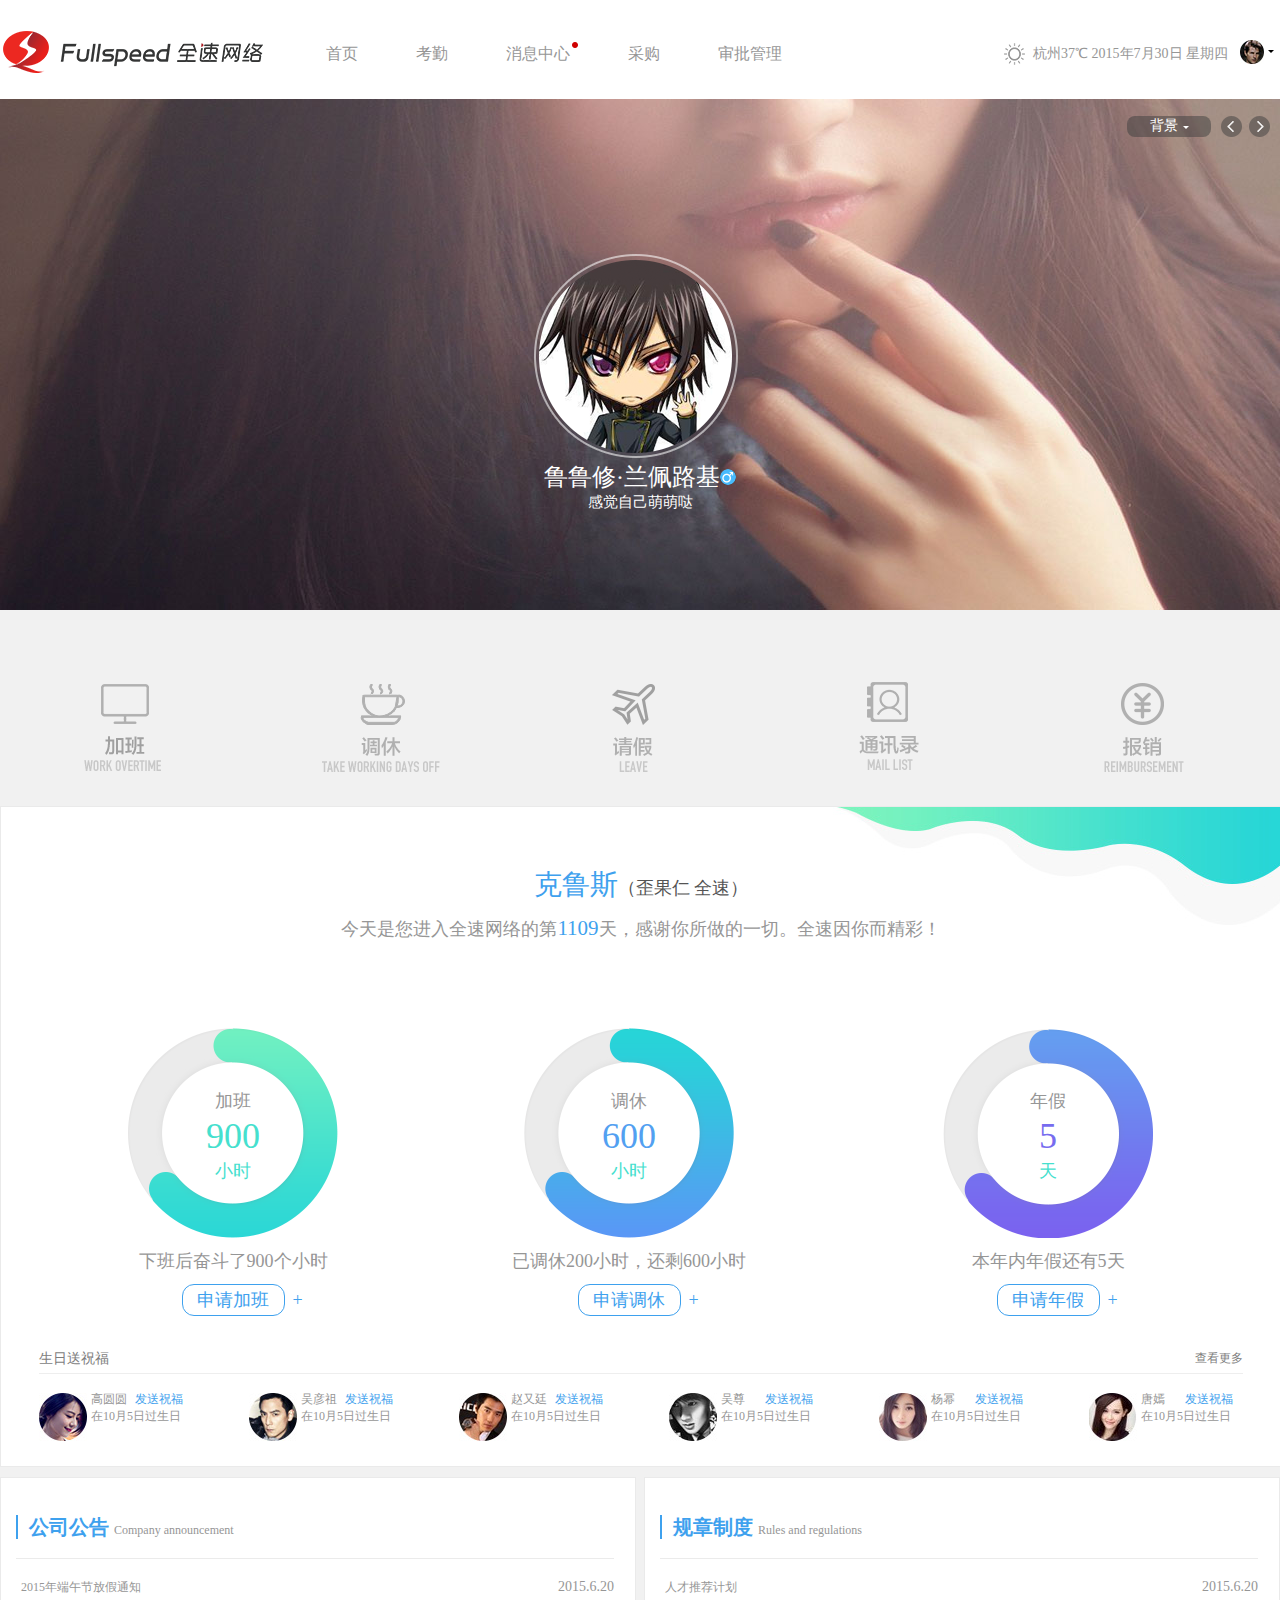
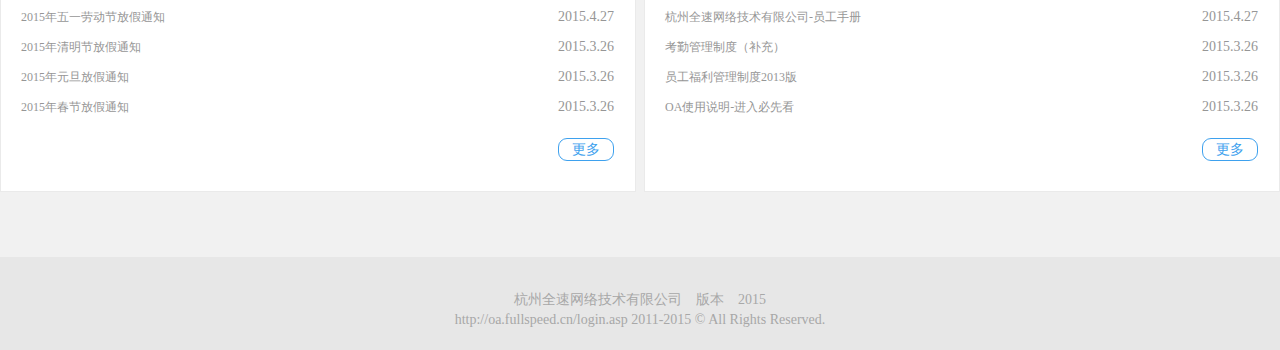
==== commit c22efbfd: "gg" ====
--- a/index.html
+++ b/index.html
@@ -1,57 +1,174 @@
 <!DOCTYPE html>
-<html lang="en-us">
-  <head>
+<html>
+<head lang="en">
     <meta charset="UTF-8">
-    <title>Oa by 15957135660</title>
-    <meta name="viewport" content="width=device-width, initial-scale=1">
-    <link rel="stylesheet" type="text/css" href="stylesheets/normalize.css" media="screen">
-    <link href='https://fonts.googleapis.com/css?family=Open+Sans:400,700' rel='stylesheet' type='text/css'>
-    <link rel="stylesheet" type="text/css" href="stylesheets/stylesheet.css" media="screen">
-    <link rel="stylesheet" type="text/css" href="stylesheets/github-light.css" media="screen">
-  </head>
-  <body>
-    <section class="page-header">
-      <h1 class="project-name">Oa</h1>
-      <h2 class="project-tagline"></h2>
-      <a href="https://github.com/15957135660/OA" class="btn">View on GitHub</a>
-      <a href="https://github.com/15957135660/OA/zipball/master" class="btn">Download .zip</a>
-      <a href="https://github.com/15957135660/OA/tarball/master" class="btn">Download .tar.gz</a>
+    <title>首页</title>
+    <link rel="stylesheet" href="css/style.css"/>
+</head>
+<body>
+<header>
+    <div class="header-main layer">
+        <div class="logo"></div>
+        <ul class="header-nav clearfix">
+            <li><a href="">首页</a></li>
+            <li><a href="">考勤</a></li>
+            <li><a href="">消息中心</a><i class="h-i"></i></li>
+            <li><a href="">采购</a></li>
+            <li><a href="">审批管理</a></li>
+        </ul>
+        <div class="weather">
+            <i></i>
+            <span>杭州37℃  2015年7月30日 星期四</span>
+            <dl class="personalMessage ">
+                <dt class="J_select"><img src="images/personalImg.jpg" alt=""/><em></em></dt>
+                <dd class="header-list J_header-list">
+                    <ul>
+                        <li><a href="bInformation.html"><b class="b1"></b>我的资料</a></li>
+                        <li><a href="##"><b class="b2"></b>修改密码</a></li>
+                        <li><a href="##"><b class="b3"></b>个人设备</a></li>
+                        <li><a href="##"><b class="b4"></b>我的报销</a></li>
+                        <li><a href="##"><b class="b5"></b>我的考勤</a></li>
+                        <li class="quitButton">退出</li>
+                    </ul>
+                </dd>
+            </dl>
+        </div>
+    </div>
+</header>
+<section class="headPortrait">
+    <div class="portraitMain layer">
+        <div class="portrait">
+            <span>鲁鲁修·兰佩路基</span><br/>
+            <em>感觉自己萌萌哒</em>
+        </div>
+        <div class="bgSelect">
+            <div class="indexBg J_indexBgSelect"><span>背景</span></div>
+            <div class="bgLeft"></div>
+            <div class="bgRight"></div>
+            <div class="littleUpTriangle"></div>
+            <dl class="bg-list J_bg-list">
+                <dt>请点击选择要使用的背景效果<i>X</i></dt>
+                <dd><img src="images/smallImg/smallImg1.jpg" alt=""/><span>心动</span></dd>
+                <dd><img src="images/smallImg/smallImg2.jpg" alt=""/><span>虫群之心</span></dd>
+                <dd><img src="images/smallImg/smallImg3.jpg" alt=""/><span>名车</span></dd>
+                <dd><img src="images/smallImg/smallImg4.jpg" alt=""/><span>星际穿越</span></dd>
+                <dd><img src="images/smallImg/smallImg5.jpg" alt=""/><span>喵高临下</span></dd>
+                <dd><img src="images/smallImg/smallImg6.jpg" alt=""/><span>地质行星</span></dd>
+                <dd><img src="images/smallImg/smallImg7.jpg" alt=""/><span>灯光</span></dd>
+                <dd><img src="images/smallImg/smallImg8.jpg" alt=""/><span>名川大山</span></dd>
+                <dd><img src="images/smallImg/smallImg9.jpg" alt=""/><span>傲视</span></dd>
+                <dd><img src="images/smallImg/smallImg10.jpg" alt=""/><span>天生萌物</span></dd>
+            </dl>
+        </div>
+    </div>
+</section>
+<ul class="index-nav layer">
+    <li class="li1"><a href="overtime.html"></a><div class="div1"></div></li>
+    <li class="li2"><a href="overtimeCompensation.html"></a><div class="div2"></div></li>
+    <li class="li3"><a href="leave.html"></a><div class="div3"></div ></li>
+    <li class="li4"><a href="mailList.html"></a><div class="div4"></div></li>
+    <li class="li5"><a href="Reimbursement.html"></a><div class="div5"></div></li>
+</ul>
+<div class="index-main layer">
+    <span class="index-name">克鲁斯<i>（歪果仁 全速）</i></span><br/>
+    <span class="index-time">今天是您进入全速网络的第<i>1109</i>天，感谢你所做的一切。全速因你而精彩！</span>
+    <ul class="index-main-list">
+        <li class="workTimeLi">
+            <div class="wTChart"><i>加班</i><br/><span>900</span><br/><em>小时</em></div>
+            <div class="mainDiv">下班后奋斗了900个小时</div>
+            <div><a class="wTA" href="">申请加班<i>+</i></a></div>
+        </li>
+        <li class="leaveInLieuLi">
+            <div class="lIChart"><i>调休</i><br/><span>600</span><br/><em>小时</em></div>
+            <div class="mainDiv">已调休200小时，还剩600小时</div>
+            <div><a class="lIA" href="">申请调休<i>+</i></a></div>
+        </li>
+        <li class="AnnualLeaveTime">
+            <div class="aLChart"><i>年假</i><br/><span>5</span><br/><em>天</em></div>
+            <div class="mainDiv">本年内年假还有5天</div>
+            <div><a class="aLA" href="">申请年假<i>+</i></a></div>
+        </li>
+    </ul>
+    <dl class="birthdayBlessing">
+        <dt><span class="bBDTSpan">生日送祝福</span><a class="bBDTa" href="###">查看更多</a></dt>
+        <dd>
+            <a class="heroImg" href=""><img src="images/hero/hero1.jpg" alt=""/></a>
+            <p>高圆圆<a class="birthA" href="">发送祝福</a><br/>在10月5日过生日</p>
+        </dd>
+        <dd>
+            <a class="heroImg" href=""><img src="images/hero/hero2.jpg" alt=""/></a>
+            <p>吴彦祖<a class="birthA" href="">发送祝福</a><br/>在10月5日过生日</p>
+        </dd>
+        <dd>
+            <a class="heroImg" href=""><img src="images/hero/hero3.jpg" alt=""/></a>
+            <p>赵又廷<a class="birthA" href="">发送祝福</a><br/>在10月5日过生日</p>
+        </dd>
+        <dd>
+            <a class="heroImg" href=""><img src="images/hero/hero4.jpg" alt=""/></a>
+            <p>吴尊<a class="birthA" href="">发送祝福</a><br/>在10月5日过生日</p>
+        </dd>
+        <dd>
+            <a class="heroImg" href=""><img src="images/hero/hero5.jpg" alt=""/></a>
+            <p>杨幂<a class="birthA" href="">发送祝福</a><br/>在10月5日过生日</p>
+        </dd>
+        <dd class="ddSpecial">
+            <a class="heroImg" href=""><img src="images/hero/hero6.jpg" alt=""/></a>
+            <p>唐嫣<a class="birthA" href="">发送祝福</a><br/>在10月5日过生日</p>
+        </dd>
+    </dl>
+</div>
+<div class="annRules layer">
+    <section class="aRLeft">
+        <header>
+            <h3>公司公告</h3>
+            <span>Company announcement</span>
+        </header>
+        <ul>
+            <li><a href="##"><span class="annSpan">2015年端午节放假通知</span><i>2015.6.20</i></a></li>
+            <li><a href="##"><span class="annSpan">2015年五一劳动节放假通知 </span><i>2015.4.27</i></a></li>
+            <li><a href="##"><span class="annSpan">2015年清明节放假通知 </span><i>2015.3.26</i></a></li>
+            <li><a href="##"><span class="annSpan">2015年元旦放假通知 </span><i>2015.3.26</i></a></li>
+            <li><a href="##"><span class="annSpan">2015年春节放假通知 </span><i>2015.3.26</i></a></li>
+        </ul>
+        <div class="annRulesMore"><a href="">更多</a></div>
     </section>
+    <section class="aRRight">
+        <header>
+            <h3>规章制度</h3>
+            <span>Rules and regulations</span>
+        </header>
+        <ul>
+            <li><a href="##"><span class="annSpan">人才推荐计划</span><i>2015.6.20</i></a></li>
+            <li><a href="##"><span class="annSpan">杭州全速网络技术有限公司-员工手册</span><i>2015.4.27</i></a></li>
+            <li><a href="##"><span class="annSpan">考勤管理制度（补充） </span><i>2015.3.26</i></a></li>
+            <li><a href="##"><span class="annSpan">员工福利管理制度2013版</span><i>2015.3.26</i></a></li>
+            <li><a href="##"><span class="annSpan">OA使用说明-进入必先看</span><i>2015.3.26</i></a></li>
+        </ul>
+        <div class="annRulesMore"><a href="">更多</a></div>
+    </section>
+</div>
+<footer class="footer">
+    <span>杭州全速网络技术有限公司　版本　2015<br/>http://oa.fullspeed.cn/login.asp 2011-2015 © All Rights Reserved.</span>
+</footer>
 
-    <section class="main-content">
-      <h3>
-<a id="welcome-to-github-pages" class="anchor" href="#welcome-to-github-pages" aria-hidden="true"><span aria-hidden="true" class="octicon octicon-link"></span></a>Welcome to GitHub Pages.</h3>
-
-<p>This automatic page generator is the easiest way to create beautiful pages for all of your projects. Author your page content here <a href="https://guides.github.com/features/mastering-markdown/">using GitHub Flavored Markdown</a>, select a template crafted by a designer, and publish. After your page is generated, you can check out the new <code>gh-pages</code> branch locally. If you’re using GitHub Desktop, simply sync your repository and you’ll see the new branch.</p>
-
-<h3>
-<a id="designer-templates" class="anchor" href="#designer-templates" aria-hidden="true"><span aria-hidden="true" class="octicon octicon-link"></span></a>Designer Templates</h3>
-
-<p>We’ve crafted some handsome templates for you to use. Go ahead and click 'Continue to layouts' to browse through them. You can easily go back to edit your page before publishing. After publishing your page, you can revisit the page generator and switch to another theme. Your Page content will be preserved.</p>
-
-<h3>
-<a id="creating-pages-manually" class="anchor" href="#creating-pages-manually" aria-hidden="true"><span aria-hidden="true" class="octicon octicon-link"></span></a>Creating pages manually</h3>
-
-<p>If you prefer to not use the automatic generator, push a branch named <code>gh-pages</code> to your repository to create a page manually. In addition to supporting regular HTML content, GitHub Pages support Jekyll, a simple, blog aware static site generator. Jekyll makes it easy to create site-wide headers and footers without having to copy them across every page. It also offers intelligent blog support and other advanced templating features.</p>
-
-<h3>
-<a id="authors-and-contributors" class="anchor" href="#authors-and-contributors" aria-hidden="true"><span aria-hidden="true" class="octicon octicon-link"></span></a>Authors and Contributors</h3>
-
-<p>You can @mention a GitHub username to generate a link to their profile. The resulting <code>&lt;a&gt;</code> element will link to the contributor’s GitHub Profile. For example: In 2007, Chris Wanstrath (<a href="https://github.com/defunkt" class="user-mention">@defunkt</a>), PJ Hyett (<a href="https://github.com/pjhyett" class="user-mention">@pjhyett</a>), and Tom Preston-Werner (<a href="https://github.com/mojombo" class="user-mention">@mojombo</a>) founded GitHub.</p>
-
-<h3>
-<a id="support-or-contact" class="anchor" href="#support-or-contact" aria-hidden="true"><span aria-hidden="true" class="octicon octicon-link"></span></a>Support or Contact</h3>
-
-<p>Having trouble with Pages? Check out our <a href="https://help.github.com/pages">documentation</a> or <a href="https://github.com/contact">contact support</a> and we’ll help you sort it out.</p>
-
-      <footer class="site-footer">
-        <span class="site-footer-owner"><a href="https://github.com/15957135660/OA">Oa</a> is maintained by <a href="https://github.com/15957135660">15957135660</a>.</span>
-
-        <span class="site-footer-credits">This page was generated by <a href="https://pages.github.com">GitHub Pages</a> using the <a href="https://github.com/jasonlong/cayman-theme">Cayman theme</a> by <a href="https://twitter.com/jasonlong">Jason Long</a>.</span>
-      </footer>
-
-    </section>
-
-  
-  </body>
-</html>
+<script>
+    (function() {
+        if (!
+            /*@cc_on!@*/
+                0) return;
+        var e = "abbr, article, aside, audio, canvas, datalist, details, dialog, eventsource, figure, footer, header, hgroup, mark, menu, meter, nav, output, progress, section, time, video".split(', ');
+        var i= e.length;
+        while (i--){
+            document.createElement(e[i])
+        }
+    })()
+</script>
+<!--<script type="text/javascript">-->
+    <!--var scriptNode=document.createElement("script");-->
+    <!--scriptNode.setAttribute("data-main","js/index.js?v="+(new Date()));-->
+    <!--scriptNode.src="js/lib/require.min.js";-->
+    <!--document.body.appendChild(scriptNode);-->
+<!--</script>-->
+<script data-main="js/index.js?v=1.0.8" src="js/lib/require.min.js"></script>
+</body>
+</html>--- a/css/style.css
+++ b/css/style.css
@@ -0,0 +1,213 @@
+/*初始化*/
+body,div,ul,li,ol,dl,dt,dd,h1,h2,h3,h4,table,tr,td,a,img,span,em,i,strong,label,input,textarea,button,select,option,article,aside,dialog,footer,header,section,footer,nav,figure,menu,p{ margin:0; padding: 0;}
+li{ list-style: none;}
+img{ border: 0 none; vertical-align: top;}
+input{ border: 0;}
+.clearfix{ *zoom:1;}
+.clearfix:after{ content: '.'; clear: both; height: 0; visibility: hidden; display: block;}
+a{ font-size: 14px; color: #969696; text-decoration:none;}
+a:hover{ color:#3ea1ee;}
+body{ font-family: '方正兰亭黑','微软雅黑'; background: #f1f1f1; color: #969696;}
+/*首页*/
+.layer{ width: 1280px; margin:0 auto; }
+header{ width: 100%; height: auto; background: #fff;}
+.header-main{ height: 99px;}
+.logo{ float: left; margin:31px 0 0 3px; width: 260px; height: 42px;background: url("../images/index-spirit.png") no-repeat -4px -7px;}
+.header-nav{ width: auto; height: auto; margin:39px 0 0 47px; float:left; }
+.header-nav li{ float: left; width:auto; height: 30px; border-bottom: 2px solid #fff; margin-right: 26px; position: relative;}
+.header-nav li:hover{ border-bottom: 2px solid #abddf0;}
+.header-nav a{ display: block; width: auto; height: 30px; padding: 0 16px;  font-size: 16px; line-height: 30px;}
+.h-i{ width: 6px; height: 6px; position: absolute; top: 3px; right: 8px; background: url("../images/index-spirit.png") no-repeat -53px -73px;}
+.weather{ width: auto; height: 30px; float:right; margin-top:39px;}
+.weather i{ float:left; display: block; width:21px; height: 22px; margin:4px 8px 0 0; background: url("../images/index-spirit.png") no-repeat -13px -63px;}
+.weather span{ float:left; display: block; width: auto; height: 30px; margin-right:12px; font-size: 14px; line-height: 30px; color: #969696; }
+.personalMessage{float: left; width: 40px; height: 30px; position: relative;z-index: 99;}
+.personalMessage dt{ width: 100%; height: 24px; margin-top:1px; position: relative;}
+.personalMessage em{ display: block; width:6px; height: 3px; position: absolute; right:6px; top: 10px; background: url("../images/index-spirit.png") no-repeat -83px -74px; }
+.header-list{ display: none; width: 131px; height:192px; position: absolute; top:50px; left: -92px; border: 1px solid #dedede; border-radius: 5px; background: #fff; }
+.header-list ul{ width: 100%; height: auto; padding-top: 7px; }
+.header-list li{ width: 100%; height:auto;}
+.header-list li:hover{background-color:#4aaaec; }
+.header-list li:hover a{ z-index:99; border:#fff;}
+.header-list a{ position: relative; display: block; width: 64px; height:30px; margin: 0 auto; padding-left: 24px; border-bottom: 1px solid #ededed; font-size: 14px; line-height: 30px;}
+
+.header-list b{position: absolute; display: block; width: 24px;height: 30px; left: 0; top: 0; background: url("../images/small-spirit.png") no-repeat;}
+.header-list .b1{ background-position: -9px -21px;}
+.header-list .b2{ background-position: -37px -21px;}
+.header-list .b3{ background-position: -71px -21px;}
+.header-list .b4{ background-position: -106px -21px;}
+.header-list .b5{ background-position: -140px -21px;}
+.header-list .quitButton{ text-align: center; line-height: 30px;}
+
+.headPortrait{ height: 511px; background: url("../images/bigBackground/Bigimg1.jpg") center top;}
+.portraitMain{ height: 511px; position: relative;}
+.portrait{ width: 256px; height: 149px; padding-top: 212px; position: absolute; top:150px; left:50%; margin-left: -128px; background: url("../images/portrait.png") no-repeat; text-align: center;}
+.portrait span{ width:auto; padding-right:16px; font-size: 24px; color: #fff; background: url("../images/index-man.png") no-repeat right 5px;background-size: 16px 16px; }
+.portrait em{ width:auto; font-size: 15px; color: #fff; font-style: normal;}
+.bgSelect{width: 153px; height: 38px; position: absolute; right: 0;top: 0; padding-top:17px;}
+.indexBg{ float:left; width:84px; height: 21px; border-radius:8px; text-align: center; filter:progid:DXImageTransform.Microsoft.gradient(enabled='true',startColorstr='#7F3E3E3E', endColorstr='#7F3E3E3E');background:rgba(62,62,62,0.5);}
+.indexBg span{ font-size: 14px; color: #fff; line-height: 20px; padding-right:11px; background-size:6px 3px;background: url("../images/downWhite.png") no-repeat right 8px;}
+.bgLeft,.bgRight{ width: 21px; height: 21px; float: left; background: url("../images/index-spirit.png") no-repeat ;}
+.bgLeft{margin-left: 10px; background-position: -161px -61px;}
+.bgRight{margin-left: 7px; background-position: -203px -61px;}
+.littleUpTriangle{ display: none;position:absolute; top:50px; right:95px; width: 13px; height: 7px; background: url("../images/littleUpTriangle.png") no-repeat;}
+.bg-list{display: none; width: 401px; height: 261px; position: absolute; right: 0; top:55px;filter:progid:DXImageTransform.Microsoft.gradient(enabled='true',startColorstr='#7F565656', endColorstr='#7F565656');background:rgba(86,86,86,0.5); }
+.bg-list dt{ width: 100%; height:55px; line-height: 55px; text-align: center; font-size: 14px; color:#fafafa; position: relative;}
+.bg-list i { display:block;width:16px; height: 16px; position: absolute; top: 0; right: 14px; font-size: 12px;  }
+.bg-list dd{ width: 60px; height: 92px; margin:0 0 8px 17px; float: left; text-align: center;}
+.bg-list span{ font-size: 12px; color: #fafafa; line-height: 33px; }
+
+.index-nav{ height:196px; overflow: hidden;}
+.index-nav li{ width: 254px; height:196px; float: left; background: url("../images/index-nav-spirit.png") no-repeat; position: relative;}
+.index-nav a{ width: 100%; height:100%; position: absolute; display: block; top: 0; left: 0; z-index: 55;}
+.index-nav div{width: 100%; height:100%; position: absolute; top:196px; left: 0; background:url("../images/index-nav-spirit.png") no-repeat; }
+.index-nav .li1{ background-position:0 0;}
+.index-nav .li2{ background-position:0 -196px;}
+.index-nav .li3{ background-position:0 -392px;}
+.index-nav .li4{ background-position:0 -588px;}
+.index-nav .li5{ background-position:0 -784px;}
+.index-nav .div1{ background-position:-256px 0;}
+.index-nav .div2{ background-position:-256px -196px;;}
+.index-nav .div3{ background-position:-256px -392px;}
+.index-nav .div4{ background-position:-256px -588px;}
+.index-nav .div5{ background-position:-256px -784px;}
+
+.index-main{ height: 597px; padding-top: 62px; background: url("../images/index-main-bg.jpg") no-repeat; text-align: center; border: 1px solid #eaeaea;}
+.index-name{  font-size: 28px; color: #3ea1ee; line-height: 32px;}
+.index-name i{ font-size: 18px; color: #545454; line-height: 32px; font-style: normal;}
+.index-time{ font-size: 18px; line-height: 48px; color: #969696;}
+.index-time i{ font-size: 21px; line-height: 48px;color: #3ea1ee; font-style: normal;}
+.index-main-list{ width: 1086px; height:382px; margin: 0 auto; }
+.index-main-list li{ width:270px; height: 100%; float: left; text-align: center;}
+.leaveInLieuLi{ margin:0 149px 0 126px;}
+.wTChart,.lIChart,.aLChart{ width:210px; height: 150px; padding-top: 60px; margin: 75px auto 0; background: url("../images/charBg.png") no-repeat;}
+.wTChart{ background-position:-1px 0;}
+.lIChart{ background-position:-1px -211px;}
+.aLChart{ background-position:-1px -421px;}
+.wTChart i,.lIChart i,.aLChart i{ font-size: 18px; color: #969696; line-height: 27px; font-style:normal;}
+.wTChart span,.lIChart span,.aLChart span{ font-size: 36px; line-height: 42px;}
+.wTChart span,.wTChart em{ color: #45e0ce; }
+.lIChart span,.lIChart em{ color: #52a0f1;}
+.aLChart span,.aLChart em{ color: #776cef;}
+.wTChart em,.lIChart em,.aLChart em{ font-size:18px; color: #45e0ce; line-height: 28px;  font-style:normal;}
+.mainDiv{ width: 100%; height: 46px; line-height: 46px; font-size: 18px; color: #969696; text-align: center;}
+.leaveInLieuLi{ margin:0 149px 0 126px;}
+.wTA,.lIA,.aLA{ width: 101px; height: 30px; display: block; margin: 0 auto; position: relative; border: #3ea1ee solid 1px; border-radius: 12px; color:#3ea1ee; font-size: 18px;text-align: center; line-height: 30px; }
+.wTA i,.lIA i,.aLA i{display: block; position: absolute; left:110px; top:0; font-style: normal; }
+.birthdayBlessing{ width: 1204px; height: 120px; margin:9px auto 0; }
+.birthdayBlessing dt{ width: 100%; height:29px; line-height: 29px; color:#7d7d7d; border-bottom: 1px solid #eee;}
+.bBDTSpan{ font-size: 14px; float: left;}
+.bBDTa{ font-size: 12px; float:right; color:#7d7d7d;}
+.birthdayBlessing dd{ width:151px; height: 90px; float: left; margin-right: 59px; position: relative;}
+.birthdayBlessing .ddSpecial{ margin-right: 0;}
+.heroImg{ width: 48px; height: 48px; display: block;position: absolute; left: 0; top: 19px; }
+.birthdayBlessing p{ width: 95px; height: 28px; position: absolute; top: 17px; right: 4px; text-align: left; font-size: 12px;}
+.birthA{ font-size: 12px; color: #3ea1ee; line-height: 14px; position: absolute; right: 3px; top:1px;}
+
+.annRules{ height: 315px; padding: 10px 0 65px;}
+.aRLeft,.aRRight{ width:598px; height: 283px; border: 1px solid #eaeaea; background: #fff; padding: 15px 21px 15px 15px; }
+.aRLeft{ float: left;}
+.aRRight{ float: right;}
+.aRLeft header,.aRRight header{ height:43px; padding-top: 22px; border-bottom: 1px solid #ebebeb; }
+.aRLeft h3,.aRRight h3{height: 24px; line-height: 24px; float:left;border-left: 2px solid #3ea1ee; width: 80px; padding-left:11px;  font-size: 20px; color: #3ea1ee;}
+.aRLeft span,.aRRight span{ font-size: 12px; float: left; margin-left:5px; line-height: 30px;}
+.aRLeft ul,.aRRight ul{ width: 100%; height: auto; margin-top:13px;}
+.aRLeft li,.aRRight li{ width:100%; height: 30px; line-height: 30px;}
+.aRLeft a,.aRRight a{ display: block; width: 100%; height: 100%; font-size: 14px;}
+.aRLeft a:hover,.aRRight a:hover{ color:#3ea1ee;}
+.annSpan{ float:left;}
+.annRules i{ font-style: normal; float:right;}
+.annRulesMore{ height: 23px; padding:16px 0 0 503px;}
+.annRulesMore a{ display: block; width: 54px; height:21px; float:right; border: 1px solid #3ea1ee; font-size:14px ; color: #3ea1ee; border-radius: 9px; text-align: center; line-height: 21px;}
+
+.footer{ width: 100%; height: 40px; padding: 33px 0 20px;text-align: center; background: #e7e7e7;}
+.footer span{ font-size: 14px; color: #a8a8a8; line-height: 20px;}
+/*公司公告*/
+/*.notice-transform{ width: 1280px; height: auto; overflow: hidden;  margin-left: 0;}*/
+/*.n-t-ul{ width:1000%; height: auto;}*/
+/*.n-t-li{ width:1280px; height: auto;float: left;}*/
+.notice-main{ width:1278px; height: auto; margin: 51px auto 0; background: #fff; border: 1px solid #dcdcdc;}
+.notice-main h3{ width:1136px; height: 22px; margin: 61px 0 0 55px; line-height: 22px; border-left: 11px solid #4f9cee; padding-left: 27px; font-size: 22px; color: #4a4a4a;}
+.n-line{ display: block; width: 1041px; height:1px;  background-color:#e5e5e5; float:right; margin-top:10px; }
+.notice-list{ width: 1163px; height: auto; margin: 31px 0 0 55px;}
+.notice-list li{ width:1086px; height:64px; overflow:hidden;padding:0 0 16px 77px; margin-top: 20px; background:url("../images/smallLogo.jpg") no-repeat; border-bottom: 1px dashed #d0d0d0; position: relative;}
+.notice-list .list-current{ height:auto; }
+.notice-tit{ width: 100%; height: 32px; line-height: 32px;  color: #4a4a4a;}
+.notice-tit span{ display:inline-block;width:auto; font-size: 16px; float:left; padding-right:21px; position: relative; }
+.notice-tit em{ display: block; width: 21px; height: 32px; position: absolute; right: 0; top:0; background: url('../images/other-spirit.png') no-repeat -13px -72px;}
+.notice-tit i{ display: inline-block; font-size: 12px; float:right; font-style: normal; }
+.notice-list p{width:1005px; line-height:32px; font-size: 14px;  color: #4a4a4a;  white-space: nowrap; text-overflow:ellipsis;/*ellipsis省略号*/  overflow: hidden;}
+.notice-list .list-p-current{ width:1067px;overflow: visible; white-space: normal;}
+
+table{ border-collapse: collapse; border:1px solid #000; margin:19px 0 13px;}
+.table-current{  margin:5px 0 13px;}
+th,td{ height: 41px; border:1px solid #000;  font-size: 16px; color: #000; line-height: 41px; text-align: center; font-weight:500;}
+td{ width:82px;}
+th{ width:100%; }
+.td-color1{ background:#f60;}
+.td-color2{ background:#ff0; }
+.td-special{ font-size: 14px;}
+.listUp,.listDown{ display:inline-block; height: 20px; font-size: 14px; color:#4f9cee; line-height: 20px;position: absolute; right: 20px; bottom: 24px;}
+.listUp{  padding-left:17px; }
+.listUp i{ display: block; width:17px; height: 20px; background: url("../images/other-spirit.png") no-repeat -24px -128px; position: absolute; left:0; top:0; }
+.listDown{padding-right: 15px; }
+.listDown i{ display: block; width:15px; height: 20px;  background: url("../images/other-spirit.png") no-repeat -19px -107px; position: absolute; right:0; top:0;}
+
+.notice-footer{ width: 100%; height: 62px; padding-top:32px; text-align: center; border-top: 1px dashed #d0d0d0; font-size: 12px;color: #666; line-height: 24px; }
+.notice-footer span{ display: inline-block; width: auto; height:24px; padding: 0 7px;  border: 1px solid #e2e2e2; margin-right: 8px; }
+.n-f-current{ background-color:#00a7ea; border-color: #00a7ea; }
+/*个人资料*/
+.personalMain{ width:795px; height: 647px; margin-left:187px; padding-top: 40px; font-size: 15px; colr:#4e4e4e; line-height: 32px; position: relative; }
+.p-m-left{ width:330px;float: left;}
+.p-m-right{ width:330px; float: right;}
+.p-m-left li,.p-m-right li{ width:100%; height: auto; margin-bottom: 14px;}
+.p-m-left span,.p-m-right span{ margin-right:26px;}
+.p-m-left input,.p-m-right-text{ float:right; width:225px; height: 30px; border:1px solid #dedede; border-radius: 3px; }
+.p-m-left i{ font-style: normal;}
+.p-r-sel1{ float:right; width:225px; height: 30px; border:1px solid #dedede; border-radius: 3px;}
+#sel1,#sel2,#sel3,#sel4,#sel5,#sel6{ width:53px; height: 26px;}
+.p-m-right em{ font-style: normal;}
+.personalMain div{ position: absolute; width:152px; height:34px; bottom: 92px; left: 88px; }
+.p-m-submit{ width:100%; height:100%; background: #46a7f1; border-radius: 1px; font-size: 16px; line-height: 32px; color:#fff;}
+/*基本信息*/
+.bInformation-main{ width:787px; height: auto; margin: 51px 0 84px 55px; padding-left:376px; background: url("../images/bIImg.jpg") no-repeat; }
+.bInformation-main li{ width:100%; height: 37px; font-size: 14px; line-height: 37px; font-style: normal; font-weight: 400; border-bottom: 1px dashed #d0d0d0;}
+.bInformation-main span,.bInformation-main b,.bInformation-main strong{ display: block; float:left;}
+.bInformation-main span{ width:124px; color: #9e9e9e;}
+.bInformation-main b{ width: 293px; color: #4a4a4a;}
+.bInformation-main strong{ width: 246px; color: #4a4a4a;}
+.bInformation-main em{ color:#046cc6; font-style: normal;}
+/*消息中心*/
+.message-list{ width: 1163px; height: auto; margin: 31px 0 0 55px;}
+.message-list li{ width:1086px; height:auto;padding:0 0 16px 77px; margin-top: 20px; background:url("../images/smallLogo.jpg") no-repeat; border-bottom: 1px dashed #d0d0d0;}
+.message-tit{ width: 100%; height: 32px; line-height: 32px;  color: #4a4a4a;}
+.message-tit span{ display:inline-block;width:auto; font-size: 16px; float:left; padding-right:21px; position: relative; }
+.message-tit em{ display: block; width: 21px; height: 32px; position: absolute; right: 0; top:0; background: url('../images/other-spirit.png') no-repeat -13px -72px;}
+.message-tit i{ display: inline-block; font-size: 12px; float:right; font-style: normal; }
+.message-list p{width:100%; line-height:32px; font-size: 14px;  color: #4a4a4a; }
+/*通讯录*/
+.mailL-search{ width:866px; height:43px; margin:52px auto 45px; position: relative; }
+#mSel{ display: block; position: absolute;left: 0;top: 0; width:306px; height: 42px;border: 1px solid #bfbfbf; border-radius:4px; font-size: 14px; color: #969696; line-height: 24px;
+    appearance:none;
+    -moz-appearance:none;
+    -webkit-appearance:none;
+    padding:9px 35px 0 27px;
+    background:#fff url("../images/m-l-down.png") no-repeat right 6px;
+}
+.mailL-search input{ display: block; position: absolute; left: 336px; top:0; width: 333px;height: 40px; padding: 0 31px 0 42px; background: #fff url("../images/other-spirit.png") no-repeat -10px -222px;border: 1px solid #bfbfbf; border-radius:4px;  font-size: 14px; color: #969696; line-height: 40px; }
+.mailL-search i{ display: block; width: 31px; height: 41px; background: url("../images/other-spirit.png") no-repeat -20px -254px; position: absolute; top:0; right: 123px;}
+.mailL-search button{ display: block; position: absolute; top: 0; right: 0; width: 98px; height:43px; border-radius: 3px; background: #46a7f1; font-size: 16px; line-height: 43px; text-align: center; color: #fff;}
+
+.mailList{ width:1280px; height: auto; margin: 0 auto;}
+.mailList dt{ width:100%; height:40px; border-bottom: 1px solid #dcdcdc; background: #f6f6f6;}
+.mailList dd{ width:100%; height:40px; border-bottom:1px solid #eeeff0;}
+.mailList span,.mailList em{ display: block; width:160px; height:40px; float: left; text-align: center; line-height: 40px;}
+.mailList span{ font-size: 16px;  color:#292929;}
+.mailList em{ font-size: 12px; color:#484848; font-style: normal;}
+
+.mL-footer{ width:1280px; height:26px; margin: 0 auto 50px; padding:22px 0 21px; text-align: center; border-bottom: 1px solid #e1e1e1; font-size: 12px;color: #666; line-height: 24px; }
+.mL-footer span{ display: inline-block; width: auto; height:24px; padding: 0 7px;  border: 1px solid #e2e2e2; margin-right: 8px; }
+.n-f-current{ background-color:#00a7ea; border-color: #00a7ea; }
+
+/*报销*/
+.ReimburseForm{ margin-top:66px; height:476px; background-color: #fff; border-top:2px solid #b2cff0; border-bottom:2px solid #b2cff0; }